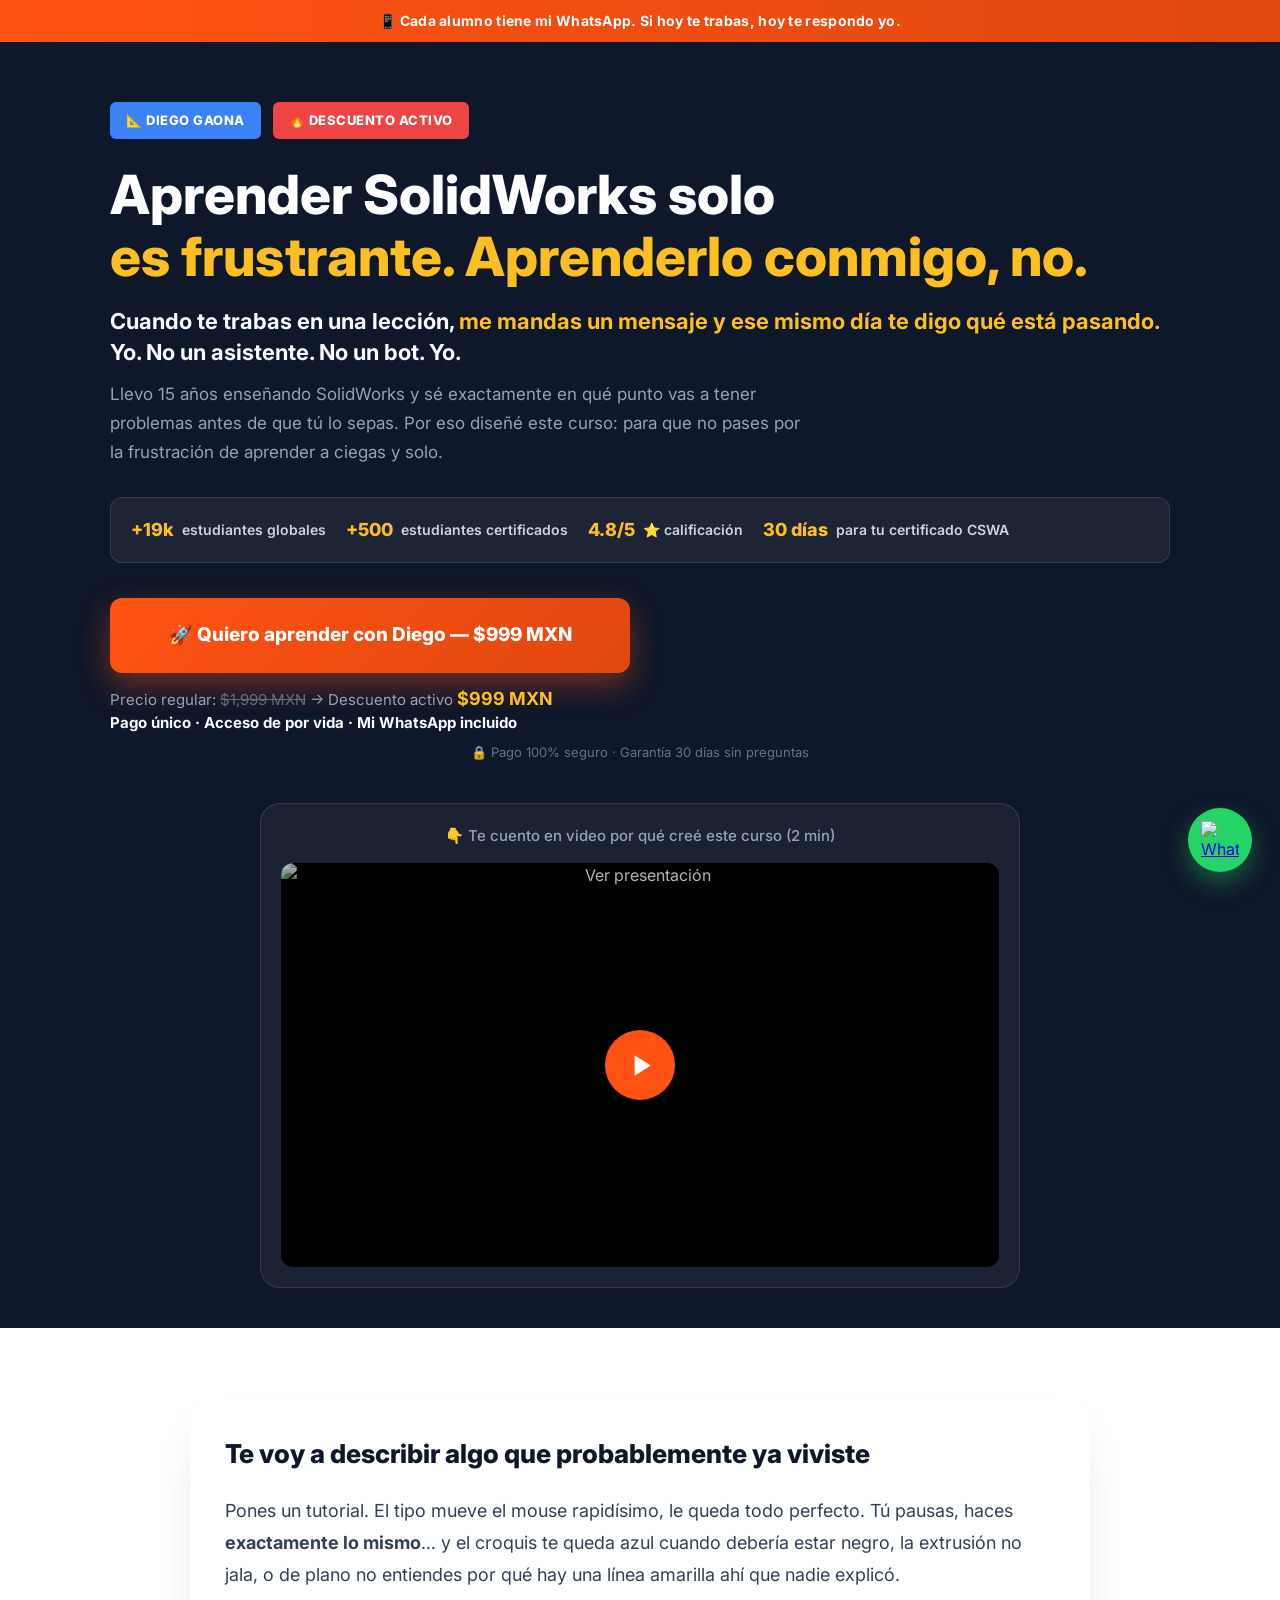
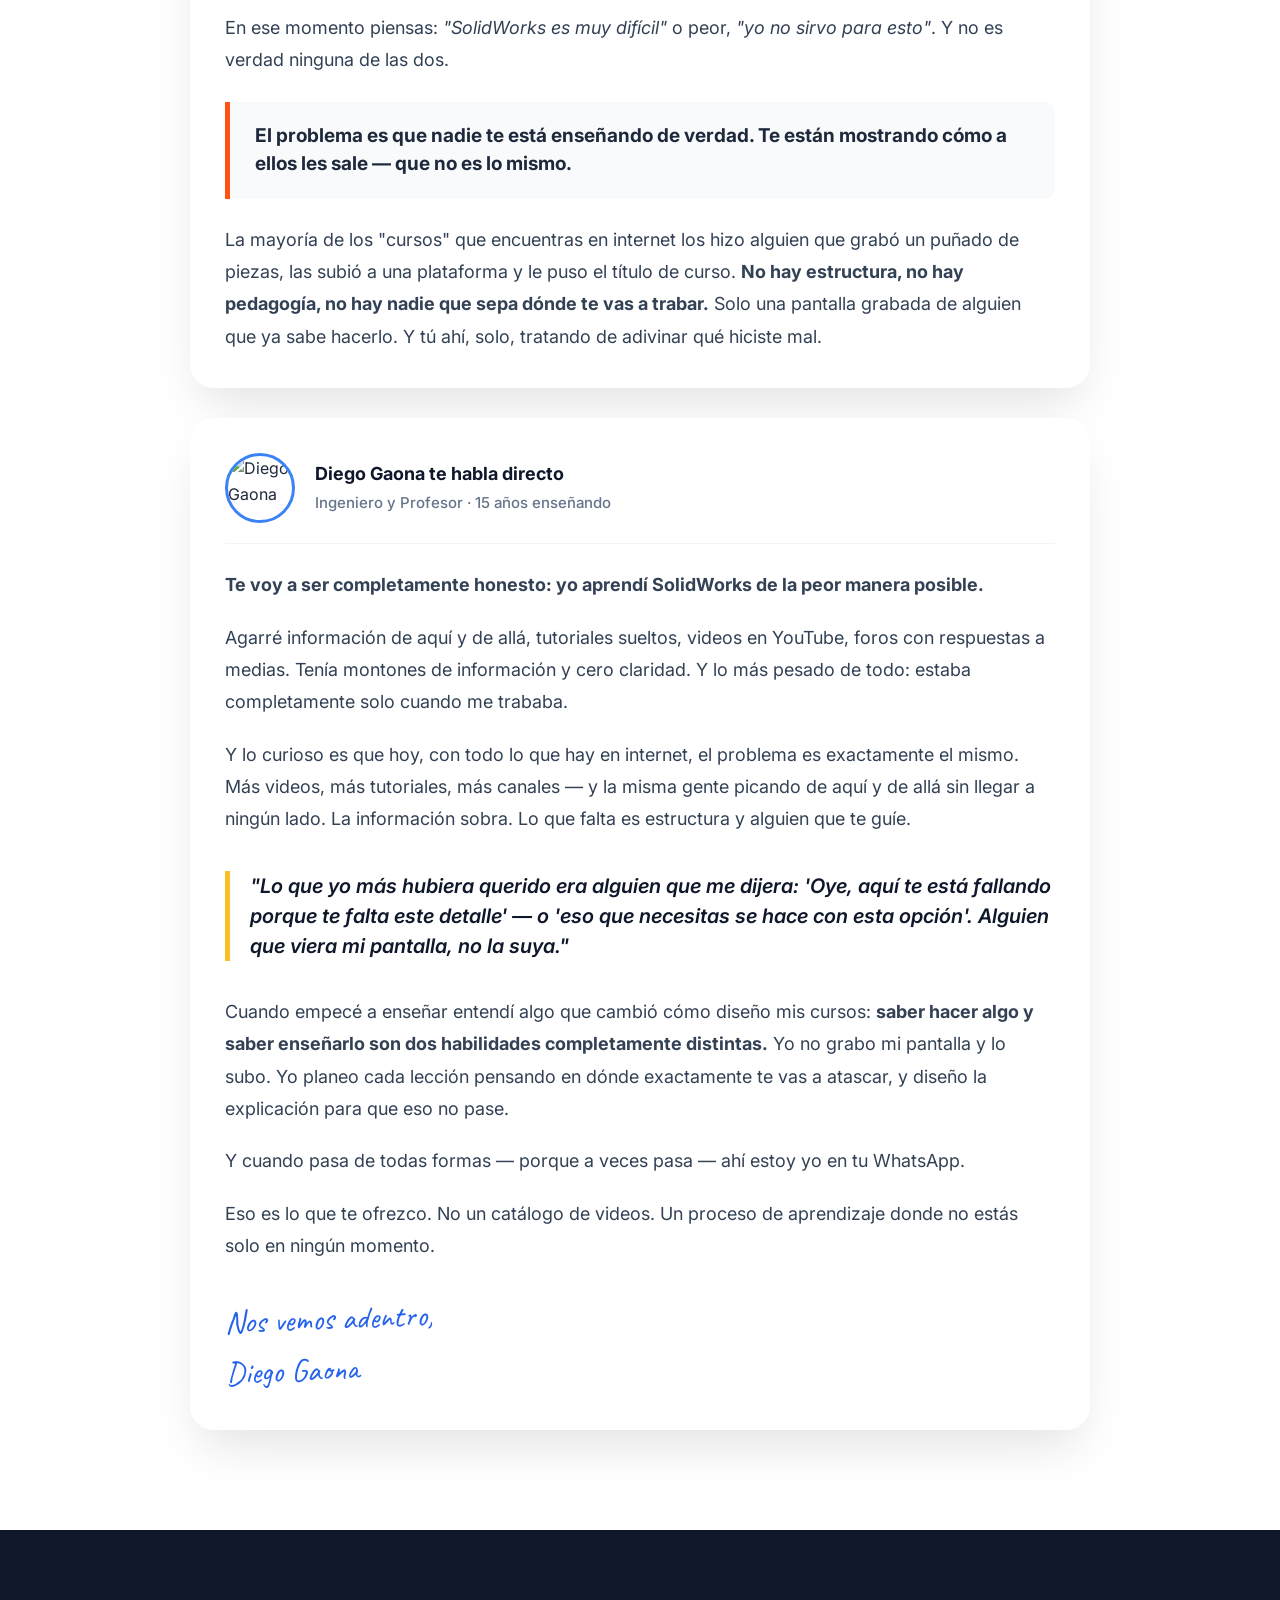
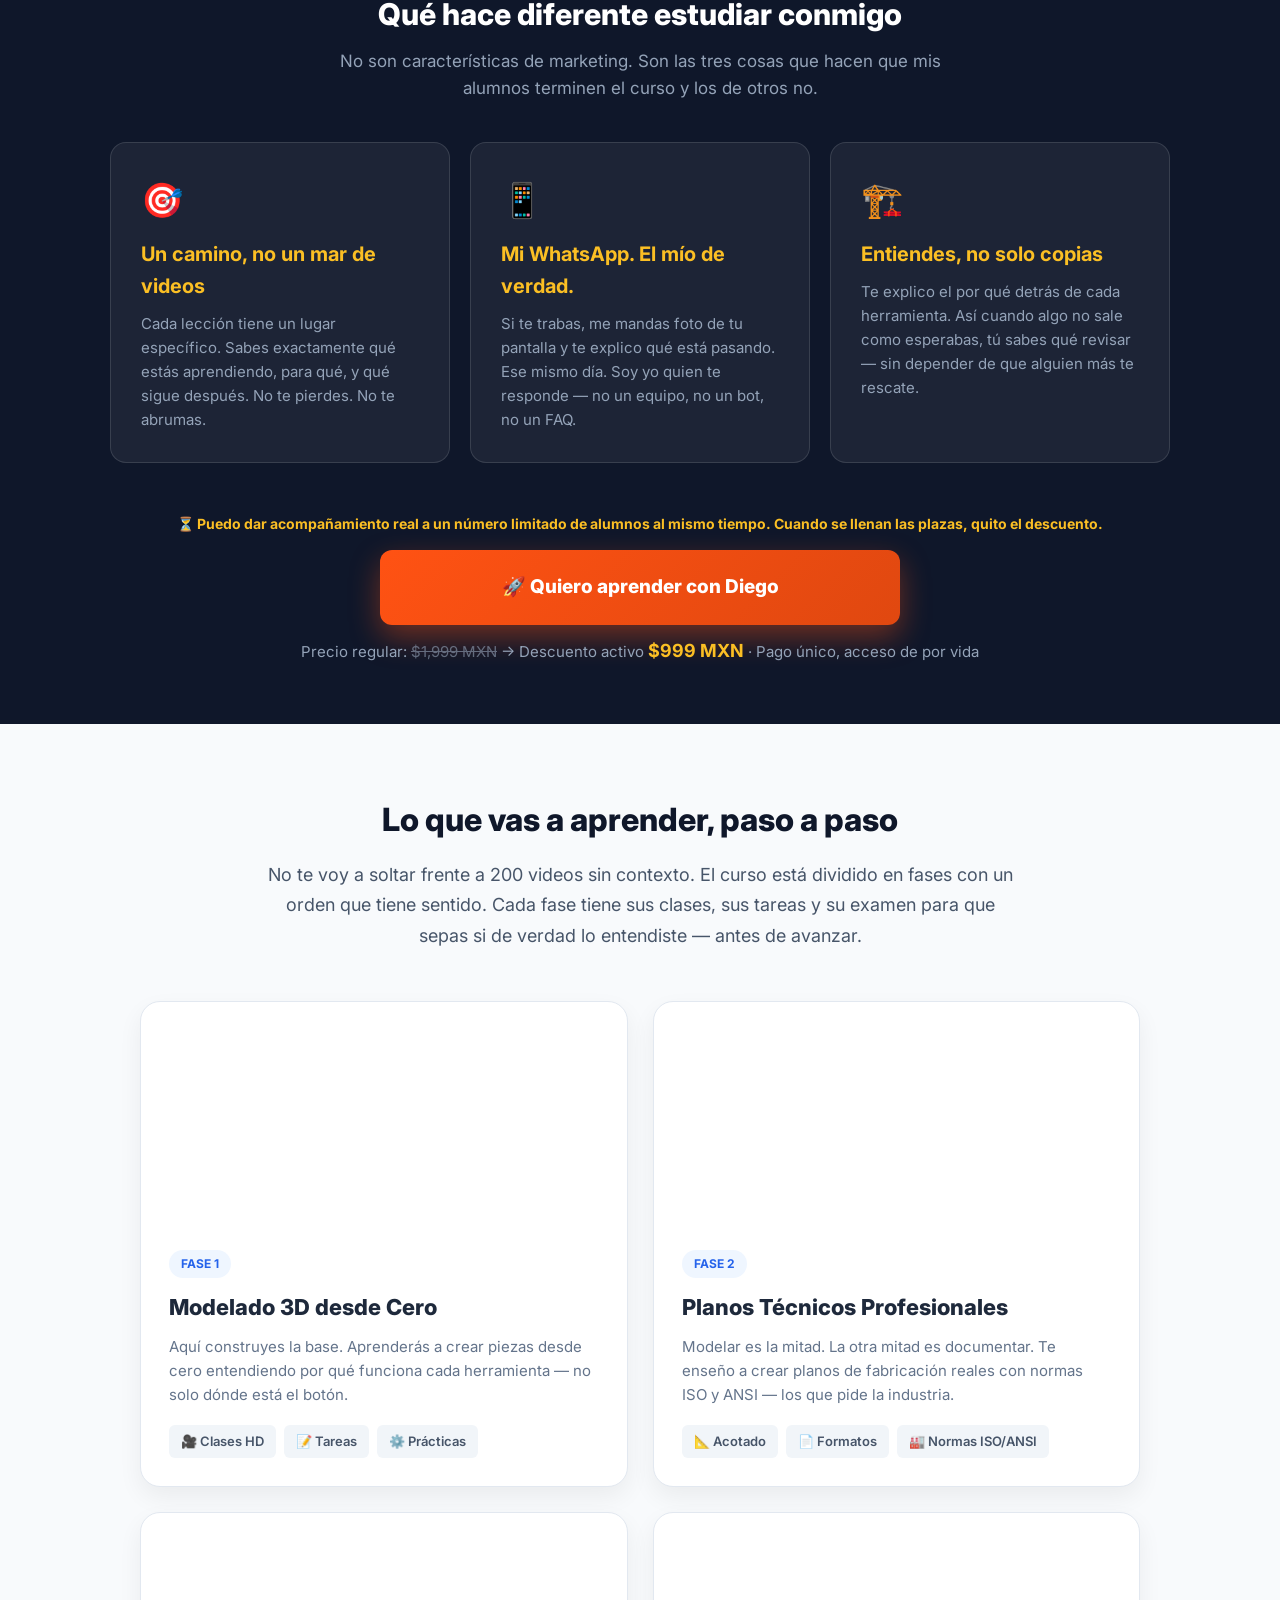
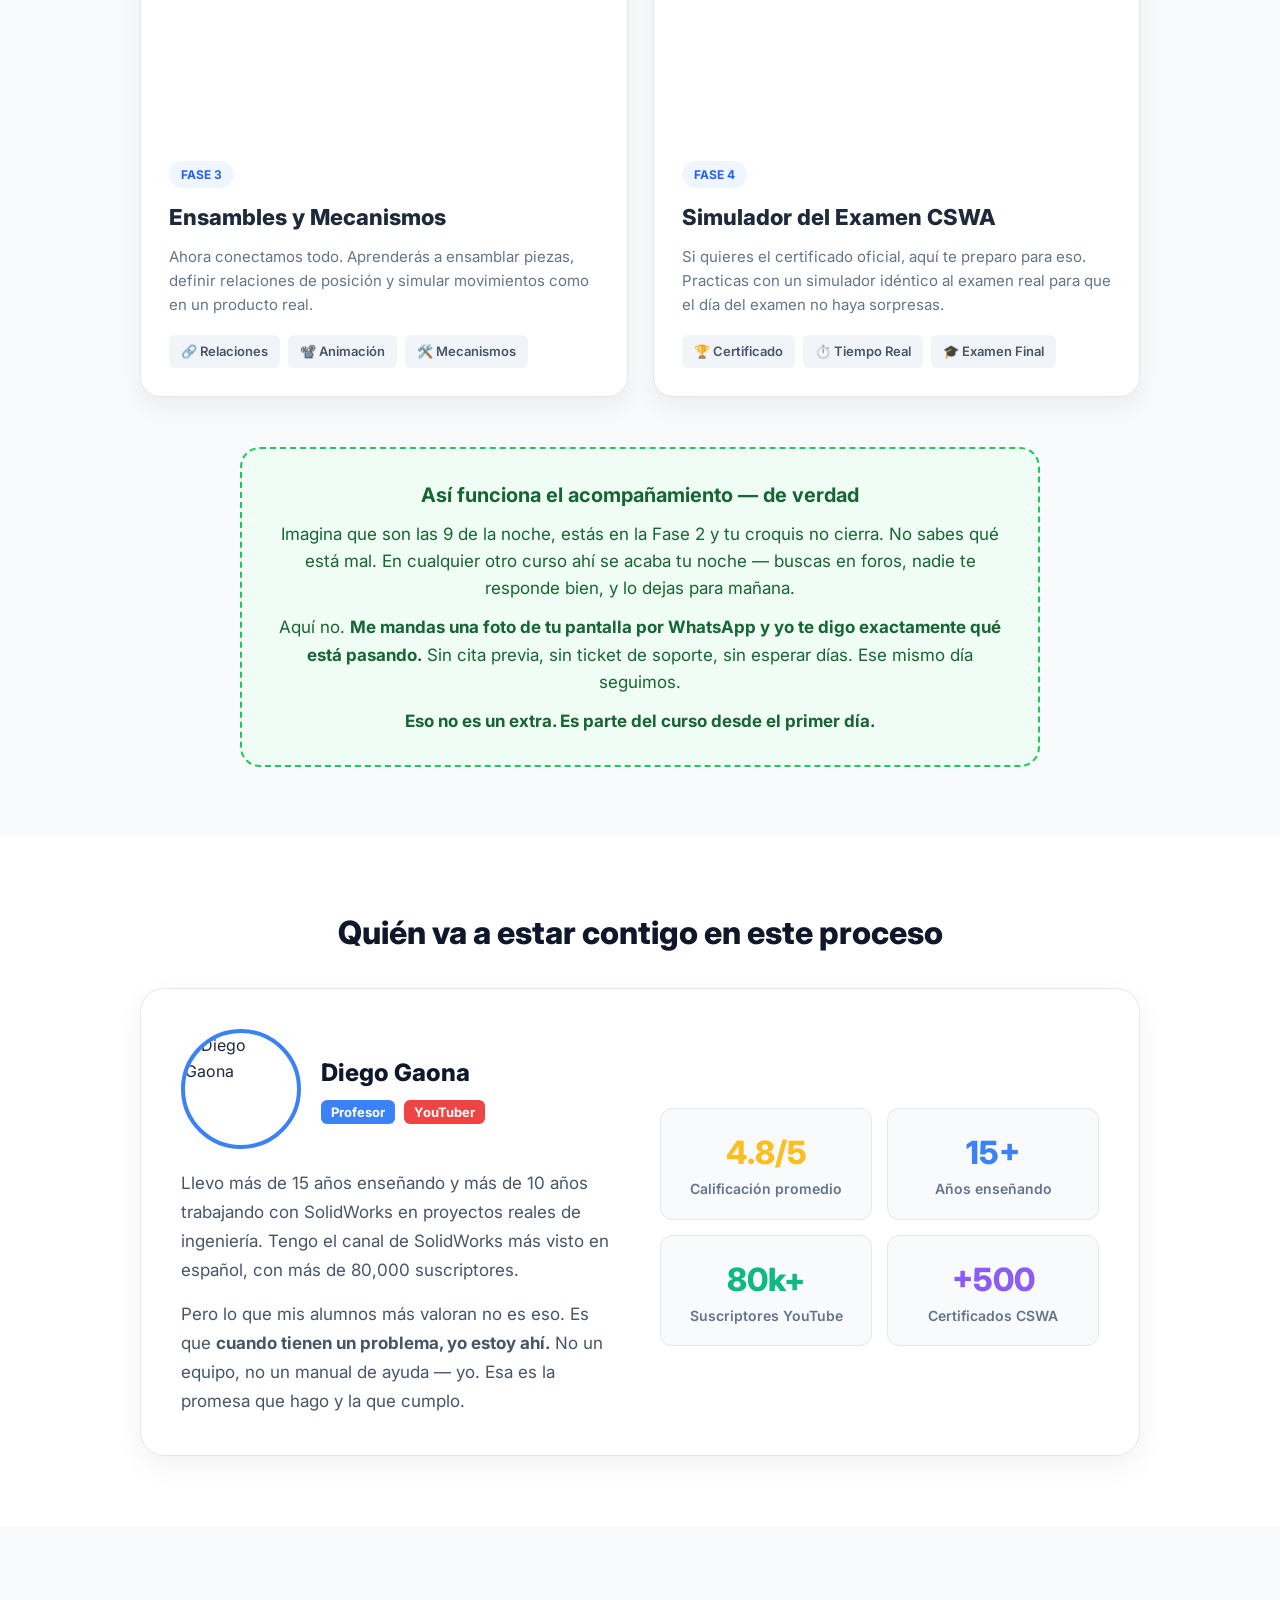
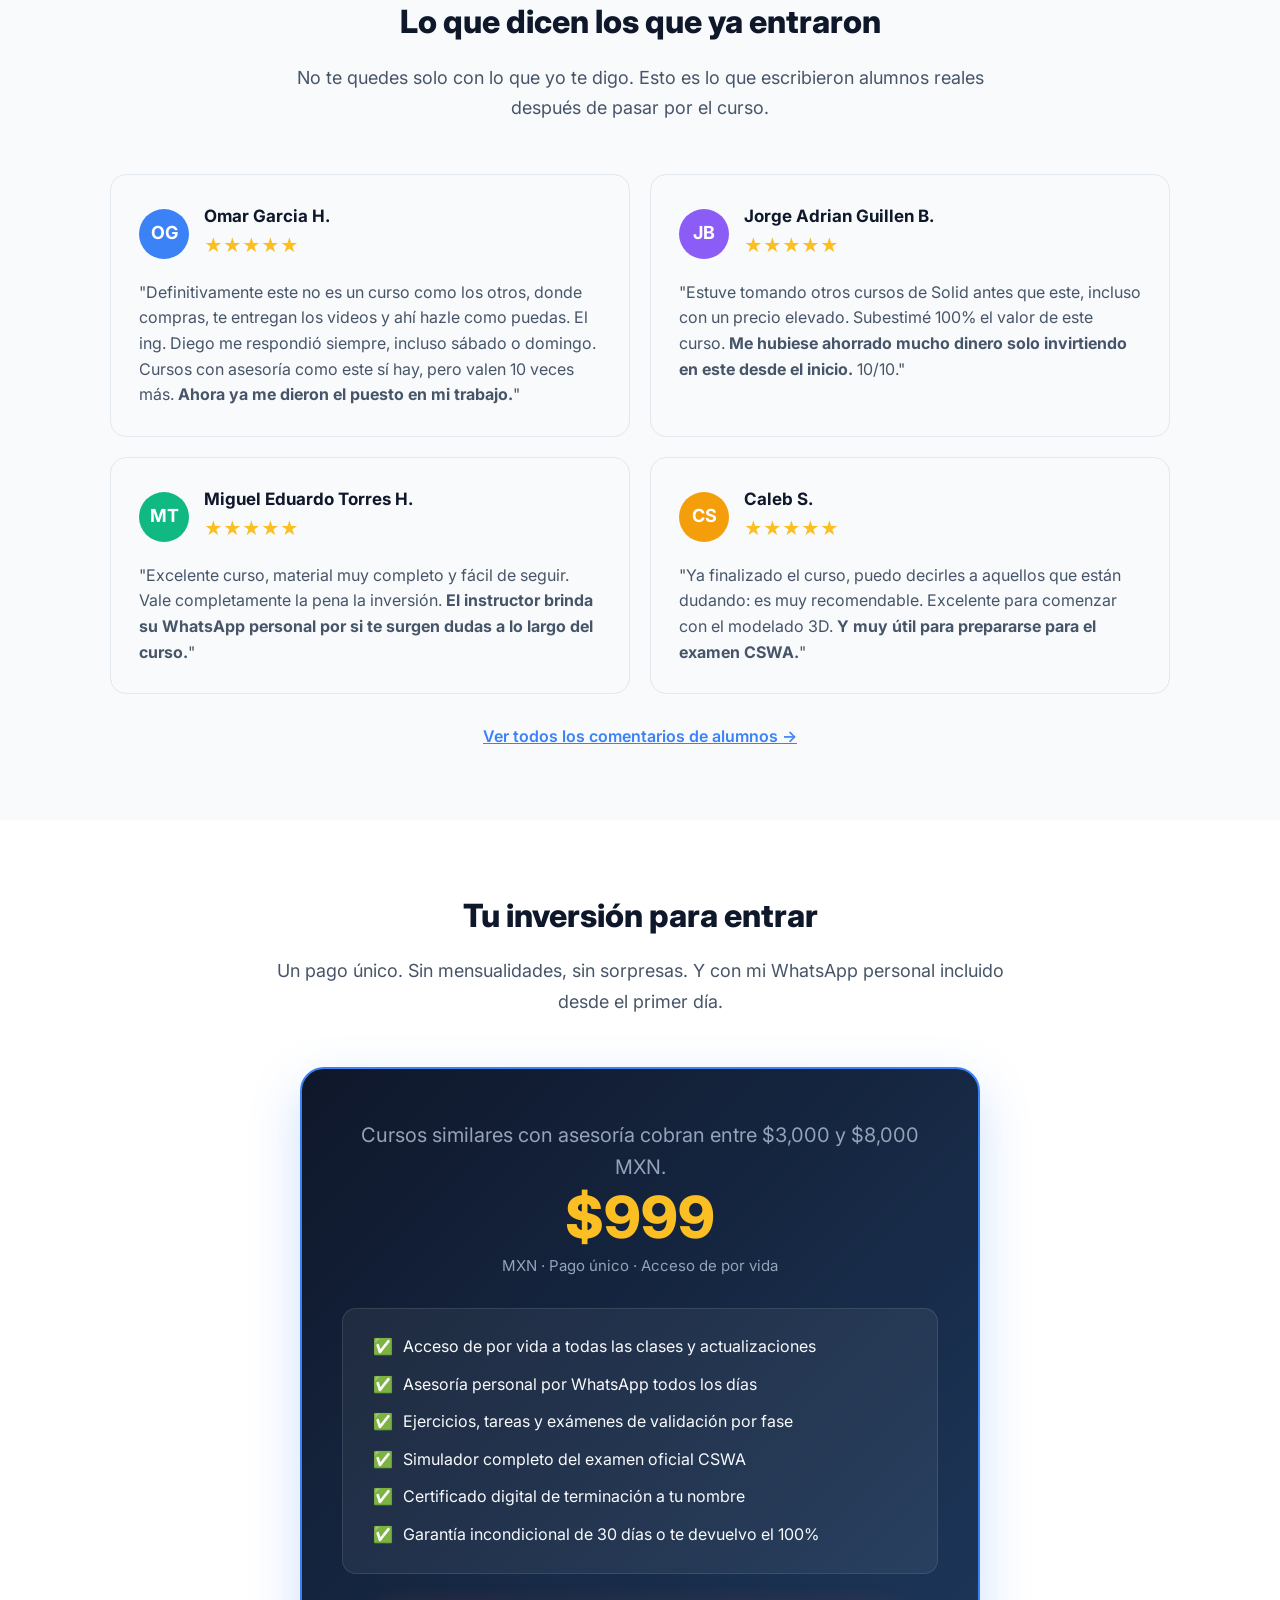
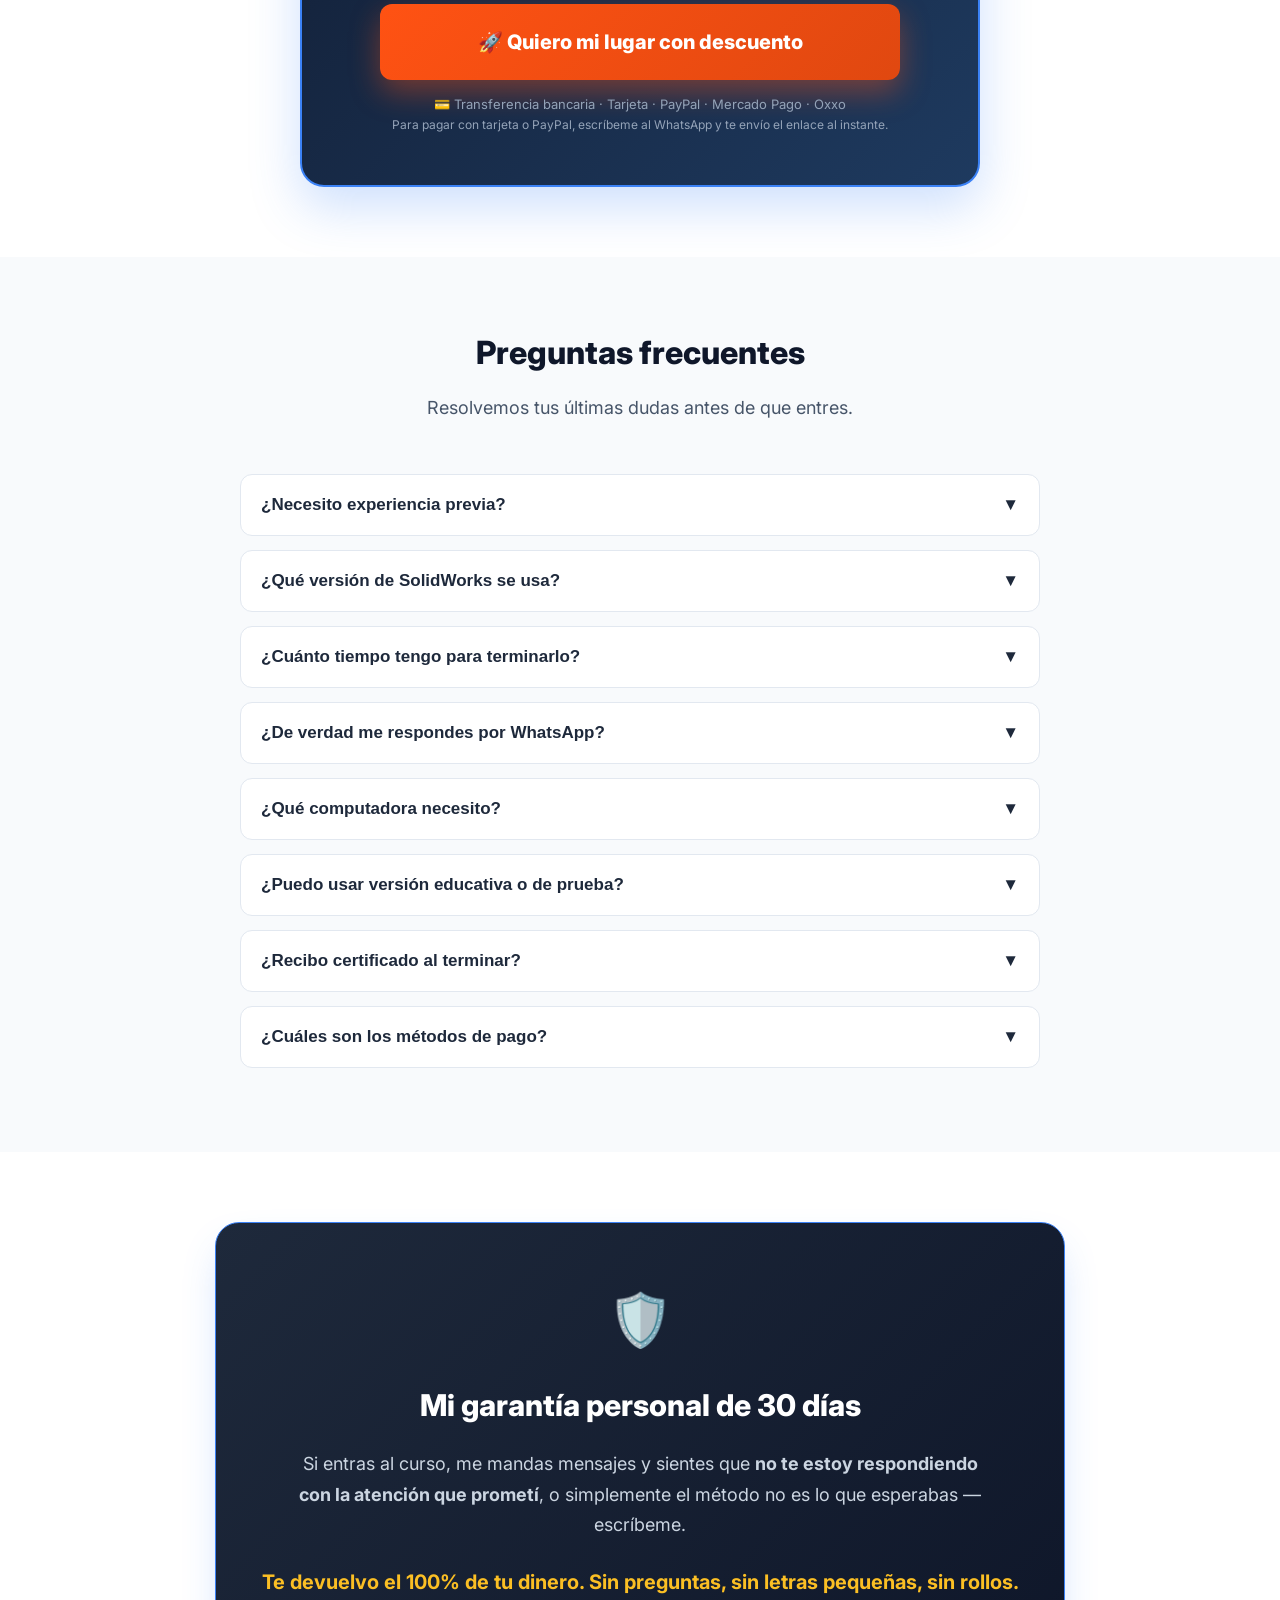
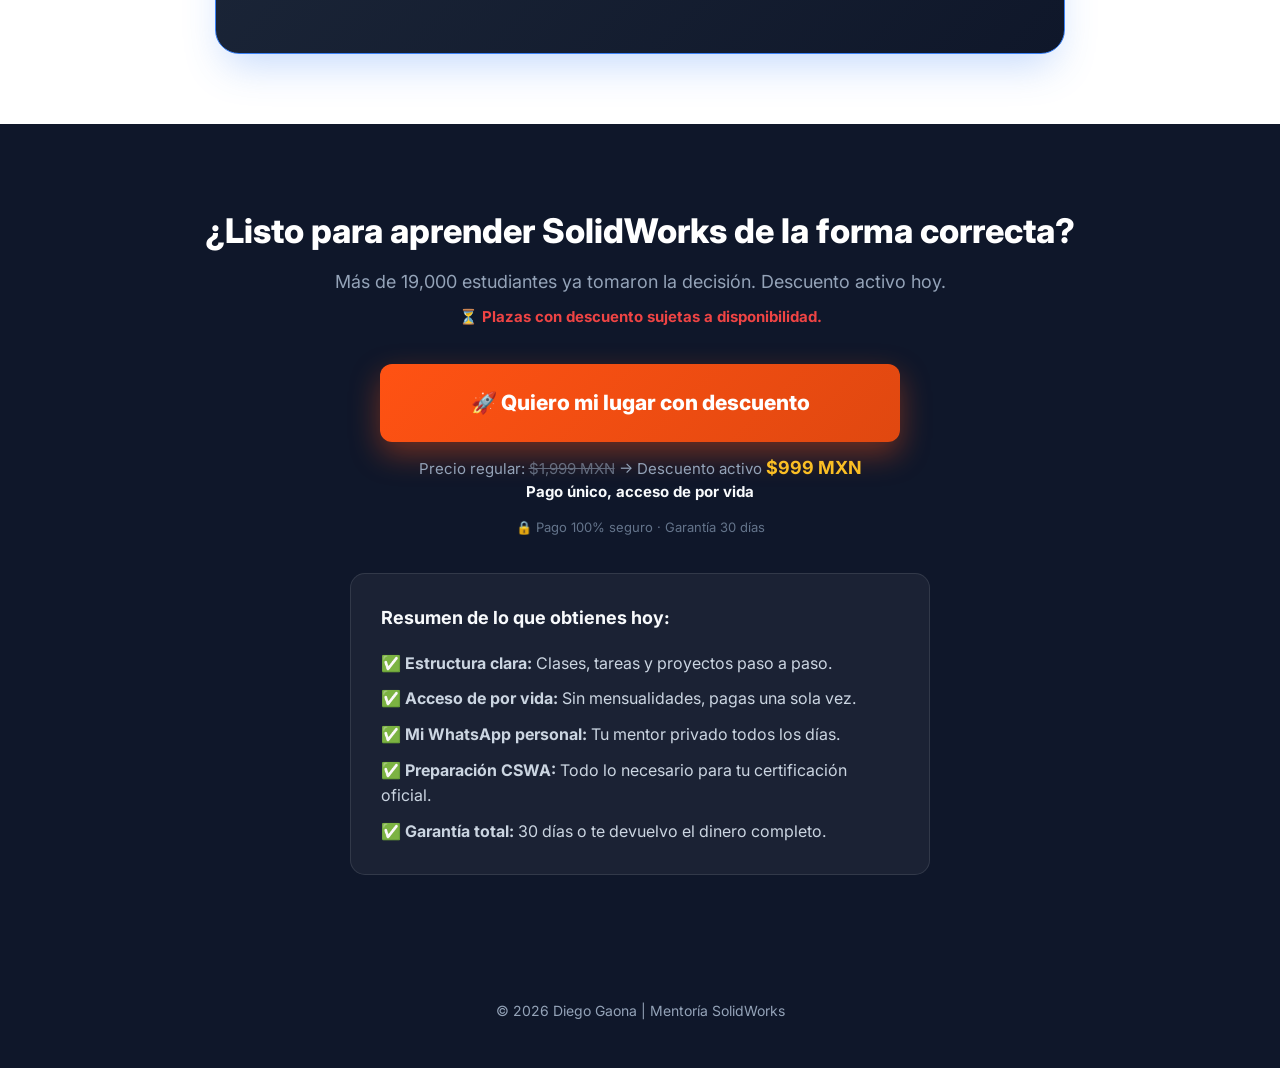
==== index.html @ c928422a "Update index.html" ====
<!DOCTYPE html>
<html lang="es">
<head>
    <meta charset="UTF-8">
    <meta name="viewport" content="width=device-width, initial-scale=1.0">
    <title>Aprende SolidWorks conmigo — te respondo yo mismo cuando te trabas | Diego Gaona</title>

    <meta name="description" content="Curso de SolidWorks con acompañamiento real. Si te trabas, me mandas un mensaje por WhatsApp y yo te respondo ese mismo día. Sin bots, sin foros, sin quedarte solo.">

    <link rel="icon" href="data:image/svg+xml,<svg xmlns=%22http://www.w3.org/2000/svg%22 viewBox=%220 0 100 100%22><text y=%22.9em%22 font-size=%2290%22>🔧</text></svg>">

    <link rel="preconnect" href="https://static.wixstatic.com">
    <link rel="preconnect" href="https://connect.facebook.net">
    <link rel="preconnect" href="https://www.googletagmanager.com">
    <link rel="preconnect" href="https://fonts.googleapis.com">
    <link href="https://fonts.googleapis.com/css2?family=Caveat:wght@600&family=Inter:wght@400;500;600;700;800&display=swap" rel="stylesheet">

    <meta property="og:title" content="¿Nadie te enseña de forma correcta SolidWorks?">
    <meta property="og:description" content="Aprende con asesorías de un experto y certifícate en 30 días. Únete a más de 19,000 estudiantes.">
    <meta property="og:image" content="https://static-media.hotmart.com/ClaHmPRVn01Q3HknWRw_0ITUJN0=/848x478/https://uploads.teachablecdn.com/attachments/2193377a1c924134a1e4cc3996b1cb28.webp">
    <meta property="og:url" content="https://cursodiegogaona.com">
    <meta property="og:type" content="website">

    <script async src="https://www.googletagmanager.com/gtag/js?id=G-RN68VLQLTW"></script>
    <script>
        window.dataLayer = window.dataLayer || [];
        function gtag(){dataLayer.push(arguments);}
        gtag('js', new Date());
        gtag('config', 'G-RN68VLQLTW');
    </script>

    <script>
        !function(f,b,e,v,n,t,s)
        {if(f.fbq)return;n=f.fbq=function(){n.callMethod?
        n.callMethod.apply(n,arguments):n.queue.push(arguments)};
        if(!f._fbq)f._fbq=n;n.push=n;n.loaded=!0;n.version='2.0';
        n.queue=[];t=b.createElement(e);t.async=!0;
        t.src=v;s=b.getElementsByTagName(e)[0];
        s.parentNode.insertBefore(t,s)}(window, document,'script',
        'https://connect.facebook.net/en_US/fbevents.js');
        fbq('init', '373277814132384');
        fbq('track', 'PageView');
    </script>
    <noscript><img height="1" width="1" style="display:none" src="https://www.facebook.com/tr?id=373277814132384&ev=PageView&noscript=1"/></noscript>

    <style>
        * { margin: 0; padding: 0; box-sizing: border-box; }

        body {
            font-family: 'Inter', sans-serif;
            background-color: #f1f5f9;
            color: #1e293b;
            line-height: 1.6;
        }

        /* ── ANNOUNCEMENT BAR ── */
        .announcement-bar {
            background: linear-gradient(90deg, #ff5213, #e04810);
            color: white;
            text-align: center;
            padding: 10px 20px;
            font-size: 14px;
            font-weight: 700;
            letter-spacing: 0.3px;
        }

        /* ── HERO ── */
        .hero-section {
            background-color: #0f172a;
            color: white;
            padding: 60px 0 40px;
        }

        .container2 {
            max-width: 1100px;
            margin: 0 auto;
            padding: 0 20px;
        }

        .tags-container {
            display: flex;
            gap: 12px;
            flex-wrap: wrap;
            margin-bottom: 25px;
        }

        .course-tag {
            padding: 8px 16px;
            border-radius: 6px;
            font-size: 13px;
            font-weight: 800;
            display: inline-block;
            letter-spacing: 0.5px;
            text-transform: uppercase;
        }
        .tag-author  { background-color: #3b82f6; color: white; }
        .tag-promo   { background-color: #ef4444; color: white; }

        /* Headline principal */
        .hero-question {
            font-size: 42px;
            font-weight: 800;
            line-height: 1.15;
            color: #ffffff;
            margin-bottom: 18px;
        }
        .hero-question span { color: #fbbf24; }

        .hero-sub1 {
            font-size: 22px;
            font-weight: 700;
            color: #f8fafc;
            margin-bottom: 12px;
            line-height: 1.4;
        }
        .hero-sub1 strong { color: #fbbf24; }

        .hero-sub2 {
            font-size: 17px;
            color: #94a3b8;
            margin-bottom: 30px;
            max-width: 700px;
            line-height: 1.7;
        }

        /* Social proof bar */
        .social-proof-bar {
            display: flex;
            flex-wrap: wrap;
            gap: 20px;
            align-items: center;
            padding: 18px 20px;
            background: rgba(255,255,255,0.06);
            border-radius: 12px;
            border: 1px solid rgba(255,255,255,0.1);
            margin-bottom: 35px;
        }
        .proof-item {
            display: flex;
            align-items: center;
            gap: 8px;
            color: #cbd5e1;
            font-size: 14px;
            font-weight: 600;
        }
        .proof-item .num { color: #fbbf24; font-size: 18px; font-weight: 800; }

        /* CTA hero */
        .btn {
            display: inline-block;
            padding: 22px 36px;
            border-radius: 12px;
            font-size: 19px;
            font-weight: 800;
            text-decoration: none;
            text-align: center;
            transition: all 0.3s ease;
            cursor: pointer;
            border: none;
        }
        .btn-primary {
            background: linear-gradient(135deg, #ff5213 0%, #e04810 100%);
            color: white;
            box-shadow: 0 12px 30px rgba(255, 82, 19, 0.4);
            width: 100%;
            max-width: 520px;
            display: block;
        }
        .btn-primary:hover { transform: translateY(-3px); box-shadow: 0 18px 35px rgba(255,82,19,0.5); }

        .price-display {
            margin-top: 12px;
            font-size: 15px;
            color: #94a3b8;
            line-height: 1.5;
        }
        .price-display s { opacity: 0.6; }
        .price-display strong { color: #fbbf24; font-size: 18px; }

        /* ── VIDEO ── */
        .hero-video-box {
            max-width: 760px;
            margin: 40px auto 0;
            background: rgba(255,255,255,0.05);
            padding: 20px;
            border-radius: 20px;
            border: 1px solid rgba(255,255,255,0.1);
            text-align: center;
        }
        .hero-video-box p {
            color: #94a3b8;
            font-size: 15px;
            margin-bottom: 15px;
            font-weight: 500;
        }

        /* ── PROBLEM SECTION ── */
        .section-light { background: #ffffff; padding: 70px 0; }
        .section-gray  { background: #f8fafc; padding: 70px 0; }
        .section-dark  { background: #0f172a; padding: 60px 0; color: white; }

        .story-container {
            background: white;
            border-radius: 24px;
            padding: 35px;
            box-shadow: 0 25px 50px -12px rgba(0,0,0,0.12);
            margin: 0 auto 30px;
            max-width: 900px;
        }
        .story-container p {
            font-size: 18px;
            color: #334155;
            margin-bottom: 20px;
            line-height: 1.8;
        }
        .story-container p:last-child { margin-bottom: 0; }

        .callout-box {
            background: #f8fafc;
            border-left: 5px solid #ff5213;
            padding: 20px 25px;
            margin: 25px 0;
            border-radius: 0 10px 10px 0;
        }
        .callout-box p {
            font-size: 19px !important;
            font-weight: 700;
            color: #1e293b !important;
            margin: 0 !important;
            line-height: 1.5;
        }

        .story-header {
            display: flex;
            align-items: center;
            gap: 20px;
            margin-bottom: 25px;
            border-bottom: 1px solid #f1f5f9;
            padding-bottom: 20px;
        }
        .story-avatar {
            width: 70px; height: 70px;
            border-radius: 50%; object-fit: cover;
            border: 3px solid #3b82f6;
        }
        .story-quote {
            font-style: italic;
            color: #0f172a;
            font-weight: 600;
            border-left: 5px solid #fbbf24;
            padding-left: 20px;
            margin: 35px 0;
            font-size: 20px;
            line-height: 1.5;
        }
        .signature {
            font-family: 'Caveat', cursive;
            font-size: 32px;
            color: #2563eb;
            margin-top: 30px;
            transform: rotate(-2deg);
            display: inline-block;
        }

        /* ── PILLARS ── */
        .pillars-grid {
            display: grid;
            grid-template-columns: 1fr;
            gap: 20px;
            margin: 40px 0;
        }
        .pillar-card {
            background: rgba(255,255,255,0.06);
            border: 1px solid rgba(255,255,255,0.12);
            border-radius: 16px;
            padding: 30px;
        }
        .pillar-card h3 { color: #fbbf24; font-size: 20px; margin: 10px 0; }
        .pillar-card p  { color: #94a3b8; font-size: 15px; }

        /* ── PROGRAM ── */
        .section-title {
            font-size: 32px;
            font-weight: 800;
            color: #0f172a;
            margin-bottom: 15px;
            text-align: center;
        }
        .section-subtitle {
            font-size: 18px;
            color: #475569;
            text-align: center;
            max-width: 750px;
            margin: 0 auto 50px;
            line-height: 1.7;
        }

        .program-grid {
            display: grid;
            grid-template-columns: 1fr;
            gap: 25px;
            max-width: 1000px;
            margin: 0 auto;
        }
        .program-card {
            background: white;
            border-radius: 20px;
            overflow: hidden;
            box-shadow: 0 10px 25px rgba(0,0,0,0.06);
            border: 1px solid #e2e8f0;
            transition: transform 0.3s ease, border-color 0.3s ease;
        }
        .program-card:hover { transform: translateY(-5px); border-color: #3b82f6; }
        .card-img {
            width: 100%; height: 220px;
            background-size: cover; background-position: center;
        }
        .card-content { padding: 28px; }
        .card-step {
            background: #eff6ff; color: #2563eb;
            padding: 4px 12px; border-radius: 20px;
            font-size: 12px; font-weight: 700;
            text-transform: uppercase; margin-bottom: 12px;
            display: inline-block;
        }
        .card-content h3 { font-size: 22px; font-weight: 800; color: #1e293b; margin-bottom: 10px; }
        .card-content p  { font-size: 15px; color: #64748b; margin-bottom: 18px; }
        .method-pills { display: flex; gap: 8px; flex-wrap: wrap; }
        .pill {
            background: #f1f5f9; color: #475569;
            padding: 6px 12px; border-radius: 6px;
            font-size: 13px; font-weight: 600;
            display: flex; align-items: center; gap: 5px;
        }

        .whatsapp-reminder {
            background: #f0fdf4;
            border: 2px dashed #22c55e;
            padding: 30px; border-radius: 20px;
            max-width: 800px; margin: 50px auto 0;
            text-align: center;
        }
        .whatsapp-reminder h4 { color: #166534; font-size: 20px; margin-bottom: 10px; }
        .whatsapp-reminder p  { font-size: 17px; color: #166534; }

        /* ── INSTRUCTOR ── */
        .instructor-card {
            background: white;
            border-radius: 24px;
            padding: 40px;
            box-shadow: 0 10px 30px rgba(0,0,0,0.05);
            border: 1px solid #e2e8f0;
            max-width: 1000px;
            margin: 0 auto;
        }
        .instructor-profile {
            display: flex; align-items: center; gap: 20px; margin-bottom: 20px;
        }
        .instructor-photo {
            width: 120px; height: 120px;
            border-radius: 50%; object-fit: cover;
            border: 4px solid #3b82f6;
        }
        .stats-grid {
            display: grid;
            grid-template-columns: repeat(2, 1fr);
            gap: 15px; margin-top: 10px;
        }
        .stat-box {
            background: #f8fafc; padding: 18px;
            border-radius: 12px; text-align: center;
            border: 1px solid #e2e8f0;
        }

        /* ── REVIEWS ── */
        .reviews-grid {
            display: grid;
            grid-template-columns: 1fr;
            gap: 20px; margin-top: 40px;
        }
        .review-card {
            background: #f8fafc;
            border: 1px solid #e2e8f0;
            padding: 28px; border-radius: 16px;
        }
        .review-header {
            display: flex; align-items: center;
            gap: 15px; margin-bottom: 15px;
        }
        .review-avatar {
            width: 50px; height: 50px;
            background: #3b82f6; color: white;
            border-radius: 50%; display: flex;
            align-items: center; justify-content: center;
            font-weight: 700; font-size: 18px;
            flex-shrink: 0;
        }
        .review-stars { color: #fbbf24; font-size: 18px; margin-bottom: 4px; }

        /* ── PRICING ── */
        .pricing-box {
            background: linear-gradient(135deg, #0f172a 0%, #1e3a5f 100%);
            border-radius: 24px;
            padding: 50px 40px;
            max-width: 680px;
            margin: 0 auto;
            text-align: center;
            border: 2px solid #3b82f6;
            box-shadow: 0 20px 50px rgba(59,130,246,0.25);
            color: white;
        }
        .pricing-box .old-price {
            font-size: 20px; color: #94a3b8;
            margin-bottom: 5px;
        }
        .pricing-box .new-price {
            font-size: 58px; font-weight: 800;
            color: #fbbf24; line-height: 1;
            margin-bottom: 8px;
        }
        .pricing-box .price-note {
            font-size: 15px; color: #94a3b8; margin-bottom: 30px;
        }
        .include-list {
            text-align: left;
            background: rgba(255,255,255,0.06);
            border-radius: 14px;
            padding: 25px 30px;
            margin: 25px 0 30px;
            border: 1px solid rgba(255,255,255,0.1);
        }
        .include-list li {
            list-style: none;
            font-size: 16px; color: #f8fafc;
            margin-bottom: 12px;
            display: flex; align-items: flex-start; gap: 10px;
        }
        .include-list li:last-child { margin-bottom: 0; }

        /* ── GUARANTEE ── */
        .guarantee-box {
            background: linear-gradient(135deg, #1e293b 0%, #0f172a 100%);
            color: white;
            padding: 55px 40px;
            border-radius: 24px;
            max-width: 850px;
            margin: 0 auto;
            text-align: center;
            border: 1px solid #3b82f6;
            box-shadow: 0 20px 40px -10px rgba(59,130,246,0.3);
        }

        /* ── FAQ ── */
        .faq-container { max-width: 800px; margin: 0 auto; }
        .faq-item {
            background: white;
            border: 1px solid #e2e8f0;
            border-radius: 12px;
            margin-bottom: 14px;
            overflow: hidden;
        }
        .faq-question {
            width: 100%; text-align: left; padding: 20px;
            background: none; border: none;
            font-size: 17px; font-weight: 700;
            color: #1e293b; cursor: pointer;
            display: flex; justify-content: space-between; align-items: center;
        }
        .faq-answer {
            padding: 0 20px; max-height: 0;
            overflow: hidden; transition: all 0.3s ease;
            color: #475569; font-size: 16px; line-height: 1.6;
        }
        .faq-item.active .faq-answer { padding: 0 20px 20px; max-height: 500px; }
        .faq-icon { transition: transform 0.3s ease; }
        .faq-item.active .faq-icon { transform: rotate(180deg); }

        /* ── WHATSAPP FLOAT ── */
        .whatsapp-float {
            position: fixed; bottom: 28px; right: 28px;
            width: 64px; height: 64px;
            background: #25D366; border-radius: 50%;
            display: flex; align-items: center; justify-content: center;
            box-shadow: 0 10px 25px rgba(37,211,102,0.4);
            z-index: 1000; transition: transform 0.3s ease;
        }
        .whatsapp-float:hover { transform: scale(1.1); }

        .security-badge {
            display: flex; align-items: center; justify-content: center;
            gap: 8px; color: #64748b; font-size: 13px; margin-top: 14px;
        }

        /* ── RESPONSIVE ── */
        @media (min-width: 768px) {
            .hero-question { font-size: 54px; }
            .pillars-grid  { grid-template-columns: repeat(3, 1fr); }
            .program-grid  { grid-template-columns: repeat(2, 1fr); }
            .reviews-grid  { grid-template-columns: repeat(2, 1fr); }
        }
    </style>
</head>
<body>

    <div class="announcement-bar">
        📱 Cada alumno tiene mi WhatsApp. Si hoy te trabas, hoy te respondo yo.
    </div>

    <div class="hero-section">
        <div class="container2">

            <div class="tags-container">
                <span class="course-tag tag-author">📐 DIEGO GAONA</span>
                <span class="course-tag tag-promo">🔥 DESCUENTO ACTIVO</span>
            </div>

            <h1 class="hero-question">
                Aprender SolidWorks solo<br>
                <span>es frustrante. Aprenderlo conmigo, no.</span>
            </h1>

            <p class="hero-sub1">
                Cuando te trabas en una lección, <strong>me mandas un mensaje y ese mismo día te digo qué está pasando.</strong> Yo. No un asistente. No un bot. Yo.
            </p>

            <p class="hero-sub2">
                Llevo 15 años enseñando SolidWorks y sé exactamente en qué punto vas a tener problemas antes de que tú lo sepas. Por eso diseñé este curso: para que no pases por la frustración de aprender a ciegas y solo.
            </p>

            <div class="social-proof-bar">
                <div class="proof-item">
                    <span class="num">+19k</span>
                    <span>estudiantes globales</span>
                </div>
                <div class="proof-item">
                    <span class="num">+500</span>
                    <span>estudiantes certificados</span>
                </div>
                <div class="proof-item">
                    <span class="num">4.8/5</span>
                    <span>⭐ calificación</span>
                </div>
                <div class="proof-item">
                    <span class="num">30 días</span>
                    <span>para tu certificado CSWA</span>
                </div>
            </div>

            <a href="https://diegogaona117.github.io/ficha-de-pago-02/" target="_blank" class="btn btn-primary">
                🚀 Quiero aprender con Diego — $999 MXN
            </a>
            <div class="price-display">
                Precio regular: <s>$1,999 MXN</s> → Descuento activo <strong>$999 MXN</strong><br>
                <span style="color:#f8fafc; font-weight:700;">Pago único · Acceso de por vida · Mi WhatsApp incluido</span>
            </div>
            <div class="security-badge" style="color:#64748b; margin-top:8px;">
                🔒 Pago 100% seguro · Garantía 30 días sin preguntas
            </div>

            <div class="hero-video-box">
                <p>👇 Te cuento en video por qué creé este curso (2 min)</p>
                <div id="yt-facade" onclick="loadVideo()" style="position:relative;padding-bottom:56.25%;height:0;border-radius:12px;overflow:hidden;cursor:pointer;background:#000;">
                    <img src="https://img.youtube.com/vi/c3VFF5SfXb4/maxresdefault.jpg" alt="Ver presentación" width="800" height="450" loading="lazy" style="position:absolute;top:0;left:0;width:100%;height:100%;object-fit:cover;opacity:0.7;">
                    <div style="position:absolute;top:50%;left:50%;transform:translate(-50%,-50%);width:70px;height:70px;background:#ff5213;border-radius:50%;display:flex;align-items:center;justify-content:center;box-shadow:0 4px 15px rgba(0,0,0,0.5);">
                        <svg width="35" height="35" viewBox="0 0 24 24" fill="white"><path d="M8 5v14l11-7z"/></svg>
                    </div>
                </div>
            </div>
            <script>
                function loadVideo(){
                    const f=document.getElementById('yt-facade');
                    f.innerHTML='<iframe src="https://www.youtube.com/embed/c3VFF5SfXb4?autoplay=1" frameborder="0" allow="autoplay;encrypted-media" allowfullscreen style="position:absolute;top:0;left:0;width:100%;height:100%;border-radius:12px;"></iframe>';
                    f.style.cursor='default';
                }
            </script>
        </div>
    </div>

    <div class="section-light">
        <div class="container2">

            <div class="story-container">
                <h3 style="font-size:26px;font-weight:800;color:#0f172a;margin-bottom:20px;">
                    Te voy a describir algo que probablemente ya viviste
                </h3>
                <p>
                    Pones un tutorial. El tipo mueve el mouse rapidísimo, le queda todo perfecto. Tú pausas, haces <strong>exactamente lo mismo</strong>… y el croquis te queda azul cuando debería estar negro, la extrusión no jala, o de plano no entiendes por qué hay una línea amarilla ahí que nadie explicó.
                </p>
                <p>
                    En ese momento piensas: <em>"SolidWorks es muy difícil"</em> o peor, <em>"yo no sirvo para esto"</em>. Y no es verdad ninguna de las dos.
                </p>
                <div class="callout-box">
                    <p>El problema es que nadie te está enseñando de verdad. Te están mostrando cómo a ellos les sale — que no es lo mismo.</p>
                </div>
                <p style="margin-bottom:0;">
                    La mayoría de los "cursos" que encuentras en internet los hizo alguien que grabó un puñado de piezas, las subió a una plataforma y le puso el título de curso. <strong>No hay estructura, no hay pedagogía, no hay nadie que sepa dónde te vas a trabar.</strong> Solo una pantalla grabada de alguien que ya sabe hacerlo. Y tú ahí, solo, tratando de adivinar qué hiciste mal.
                </p>
            </div>

            <div class="story-container">
                <div class="story-header">
                    <img class="story-avatar" src="https://static.wixstatic.com/media/32c95b_6e097eebd8fc40a393329631b8189846~mv2.webp" alt="Diego Gaona" width="70" height="70" loading="lazy">
                    <div>
                        <h4 style="margin:0;color:#0f172a;font-size:18px;">Diego Gaona te habla directo</h4>
                        <p style="margin:0;font-size:15px;color:#64748b;font-weight:500;">Ingeniero y Profesor · 15 años enseñando</p>
                    </div>
                </div>
                <p><strong>Te voy a ser completamente honesto: yo aprendí SolidWorks de la peor manera posible.</strong></p>
                <p>Agarré información de aquí y de allá, tutoriales sueltos, videos en YouTube, foros con respuestas a medias. Tenía montones de información y cero claridad. Y lo más pesado de todo: estaba completamente solo cuando me trababa.</p>
                <p>Y lo curioso es que hoy, con todo lo que hay en internet, el problema es exactamente el mismo. Más videos, más tutoriales, más canales — y la misma gente picando de aquí y de allá sin llegar a ningún lado. La información sobra. Lo que falta es estructura y alguien que te guíe.</p>
                <div class="story-quote">
                    "Lo que yo más hubiera querido era alguien que me dijera: 'Oye, aquí te está fallando porque te falta este detalle' — o 'eso que necesitas se hace con esta opción'. Alguien que viera mi pantalla, no la suya."
                </div>
                <p>Cuando empecé a enseñar entendí algo que cambió cómo diseño mis cursos: <strong>saber hacer algo y saber enseñarlo son dos habilidades completamente distintas.</strong> Yo no grabo mi pantalla y lo subo. Yo planeo cada lección pensando en dónde exactamente te vas a atascar, y diseño la explicación para que eso no pase.</p>
                <p>Y cuando pasa de todas formas — porque a veces pasa — ahí estoy yo en tu WhatsApp.</p>
                <p style="margin-bottom:0;">Eso es lo que te ofrezco. No un catálogo de videos. Un proceso de aprendizaje donde no estás solo en ningún momento.</p>
                <div class="signature">Nos vemos adentro,<br>Diego Gaona</div>
            </div>

        </div>
    </div>

    <div class="section-dark">
        <div class="container2">

            <h2 style="font-size:30px;font-weight:800;text-align:center;margin-bottom:10px;">
                Qué hace diferente estudiar conmigo
            </h2>
            <p style="text-align:center;color:#94a3b8;font-size:17px;margin-bottom:40px;max-width:650px;margin-left:auto;margin-right:auto;">
                No son características de marketing. Son las tres cosas que hacen que mis alumnos terminen el curso y los de otros no.
            </p>

            <div class="pillars-grid">
                <div class="pillar-card">
                    <span style="font-size:34px;">🎯</span>
                    <h3>Un camino, no un mar de videos</h3>
                    <p>Cada lección tiene un lugar específico. Sabes exactamente qué estás aprendiendo, para qué, y qué sigue después. No te pierdes. No te abrumas.</p>
                </div>
                <div class="pillar-card">
                    <span style="font-size:34px;">📱</span>
                    <h3>Mi WhatsApp. El mío de verdad.</h3>
                    <p>Si te trabas, me mandas foto de tu pantalla y te explico qué está pasando. Ese mismo día. Soy yo quien te responde — no un equipo, no un bot, no un FAQ.</p>
                </div>
                <div class="pillar-card">
                    <span style="font-size:34px;">🏗️</span>
                    <h3>Entiendes, no solo copias</h3>
                    <p>Te explico el por qué detrás de cada herramienta. Así cuando algo no sale como esperabas, tú sabes qué revisar — sin depender de que alguien más te rescate.</p>
                </div>
            </div>

            <div style="text-align:center;margin-top:50px;">
                <p style="color:#fbbf24;font-size:14px;font-weight:700;margin-bottom:15px;">
                    ⏳ Puedo dar acompañamiento real a un número limitado de alumnos al mismo tiempo. Cuando se llenan las plazas, quito el descuento.
                </p>
                <a href="https://diegogaona117.github.io/ficha-de-pago-02/" target="_blank" class="btn btn-primary" style="margin:0 auto;">
                    🚀 Quiero aprender con Diego
                </a>
                <div class="price-display" style="color:#94a3b8;">
                    Precio regular: <s>$1,999 MXN</s> → Descuento activo <strong>$999 MXN</strong> · Pago único, acceso de por vida
                </div>
            </div>
        </div>
    </div>

    <div class="section-gray">
        <div class="container2">
            <h2 class="section-title">Lo que vas a aprender, paso a paso</h2>
            <p class="section-subtitle">
                No te voy a soltar frente a 200 videos sin contexto. El curso está dividido en fases con un orden que tiene sentido. Cada fase tiene sus clases, sus tareas y su examen para que sepas si de verdad lo entendiste — antes de avanzar.
            </p>

            <div class="program-grid">

                <div class="program-card">
                    <div class="card-img" style="background-image:url('https://static-media.hotmart.com/yx2LzYddb2BtPBQyg58BHxW-sPk=/848x478/https://uploads.teachablecdn.com/attachments/519ed3f6c0914071abfa66bfa9c398f3.webp')"></div>
                    <div class="card-content">
                        <span class="card-step">Fase 1</span>
                        <h3>Modelado 3D desde Cero</h3>
                        <p>Aquí construyes la base. Aprenderás a crear piezas desde cero entendiendo por qué funciona cada herramienta — no solo dónde está el botón.</p>
                        <div class="method-pills">
                            <span class="pill">🎥 Clases HD</span>
                            <span class="pill">📝 Tareas</span>
                            <span class="pill">⚙️ Prácticas</span>
                        </div>
                    </div>
                </div>

                <div class="program-card">
                    <div class="card-img" style="background-image:url('https://static-media.hotmart.com/0qhSRdPV7GepwwTwYd4tbGbW_gY=/848x478/https://uploads.teachablecdn.com/attachments/35a74d4b1f1044dcbdca135db1b361c5.webp')"></div>
                    <div class="card-content">
                        <span class="card-step">Fase 2</span>
                        <h3>Planos Técnicos Profesionales</h3>
                        <p>Modelar es la mitad. La otra mitad es documentar. Te enseño a crear planos de fabricación reales con normas ISO y ANSI — los que pide la industria.</p>
                        <div class="method-pills">
                            <span class="pill">📐 Acotado</span>
                            <span class="pill">📄 Formatos</span>
                            <span class="pill">🏭 Normas ISO/ANSI</span>
                        </div>
                    </div>
                </div>

                <div class="program-card">
                    <div class="card-img" style="background-image:url('https://static-media.hotmart.com/KOSzOCnDXeDIUNC_dnjlMK6y_hs=/848x478/https://uploads.teachablecdn.com/attachments/c6d7e96ad5314a4899bd4c0baecbf551.webp')"></div>
                    <div class="card-content">
                        <span class="card-step">Fase 3</span>
                        <h3>Ensambles y Mecanismos</h3>
                        <p>Ahora conectamos todo. Aprenderás a ensamblar piezas, definir relaciones de posición y simular movimientos como en un producto real.</p>
                        <div class="method-pills">
                            <span class="pill">🔗 Relaciones</span>
                            <span class="pill">📽️ Animación</span>
                            <span class="pill">🛠️ Mecanismos</span>
                        </div>
                    </div>
                </div>

                <div class="program-card">
                    <div class="card-img" style="background-image:url('https://static-media.hotmart.com/ClaHmPRVn01Q3HknWRw_0ITUJN0=/848x478/https://uploads.teachablecdn.com/attachments/2193377a1c924134a1e4cc3996b1cb28.webp')"></div>
                    <div class="card-content">
                        <span class="card-step">Fase 4</span>
                        <h3>Simulador del Examen CSWA</h3>
                        <p>Si quieres el certificado oficial, aquí te preparo para eso. Practicas con un simulador idéntico al examen real para que el día del examen no haya sorpresas.</p>
                        <div class="method-pills">
                            <span class="pill">🏆 Certificado</span>
                            <span class="pill">⏱️ Tiempo Real</span>
                            <span class="pill">🎓 Examen Final</span>
                        </div>
                    </div>
                </div>

            </div>

            <div class="whatsapp-reminder">
                <h4>Así funciona el acompañamiento — de verdad</h4>
                <p>Imagina que son las 9 de la noche, estás en la Fase 2 y tu croquis no cierra. No sabes qué está mal. En cualquier otro curso ahí se acaba tu noche — buscas en foros, nadie te responde bien, y lo dejas para mañana.</p>
                <p style="margin-top:12px;">Aquí no. <strong>Me mandas una foto de tu pantalla por WhatsApp y yo te digo exactamente qué está pasando.</strong> Sin cita previa, sin ticket de soporte, sin esperar días. Ese mismo día seguimos.</p>
                <p style="margin-top:12px; font-weight:700; color:#166534;">Eso no es un extra. Es parte del curso desde el primer día.</p>
            </div>

        </div>
    </div>

    <div class="section-light">
        <div class="container2">
            <h2 class="section-title" style="margin-bottom:30px;">Quién va a estar contigo en este proceso</h2>

            <div class="instructor-card">
                <div style="display:flex;flex-wrap:wrap;gap:40px;align-items:center;">
                    <div style="flex:1;min-width:280px;">
                        <div class="instructor-profile">
                            <img src="https://static.wixstatic.com/media/32c95b_6e097eebd8fc40a393329631b8189846~mv2.webp" alt="Diego Gaona" class="instructor-photo" width="120" height="120" loading="lazy">
                            <div>
                                <h3 style="font-size:24px;font-weight:800;color:#0f172a;margin-bottom:6px;">Diego Gaona</h3>
                                <span style="background:#3b82f6;color:white;padding:4px 10px;border-radius:6px;font-size:13px;font-weight:700;">Profesor</span>
                                <span style="background:#ef4444;color:white;padding:4px 10px;border-radius:6px;font-size:13px;font-weight:700;margin-left:5px;">YouTuber</span>
                            </div>
                        </div>
                        <p style="font-size:17px;color:#475569;line-height:1.7;margin-bottom:15px;">
                            Llevo más de 15 años enseñando y más de 10 años trabajando con SolidWorks en proyectos reales de ingeniería. Tengo el canal de SolidWorks más visto en español, con más de 80,000 suscriptores.
                        </p>
                        <p style="font-size:17px;color:#475569;line-height:1.7;">
                            Pero lo que mis alumnos más valoran no es eso. Es que <strong>cuando tienen un problema, yo estoy ahí.</strong> No un equipo, no un manual de ayuda — yo. Esa es la promesa que hago y la que cumplo.
                        </p>
                    </div>
                    <div style="flex:1;min-width:260px;">
                        <div class="stats-grid">
                            <div class="stat-box">
                                <div style="font-size:32px;font-weight:800;color:#fbbf24;">4.8/5</div>
                                <div style="font-size:14px;color:#64748b;font-weight:600;">Calificación promedio</div>
                            </div>
                            <div class="stat-box">
                                <div style="font-size:32px;font-weight:800;color:#3b82f6;">15+</div>
                                <div style="font-size:14px;color:#64748b;font-weight:600;">Años enseñando</div>
                            </div>
                            <div class="stat-box">
                                <div style="font-size:32px;font-weight:800;color:#10b981;">80k+</div>
                                <div style="font-size:14px;color:#64748b;font-weight:600;">Suscriptores YouTube</div>
                            </div>
                            <div class="stat-box">
                                <div style="font-size:32px;font-weight:800;color:#8b5cf6;">+500</div>
                                <div style="font-size:14px;color:#64748b;font-weight:600;">Certificados CSWA</div>
                            </div>
                        </div>
                    </div>
                </div>
            </div>
        </div>
    </div>

    <div class="section-gray">
        <div class="container2">
            <h2 class="section-title">Lo que dicen los que ya entraron</h2>
            <p class="section-subtitle">
                No te quedes solo con lo que yo te digo. Esto es lo que escribieron alumnos reales después de pasar por el curso.
            </p>

            <div class="reviews-grid">
                <div class="review-card">
                    <div class="review-header">
                        <div class="review-avatar">OG</div>
                        <div>
                            <h4 style="color:#0f172a;font-size:17px;margin-bottom:2px;">Omar Garcia H.</h4>
                            <div class="review-stars">★★★★★</div>
                        </div>
                    </div>
                    <p style="color:#475569;font-size:16px;line-height:1.6;">"Definitivamente este no es un curso como los otros, donde compras, te entregan los videos y ahí hazle como puedas. El ing. Diego me respondió siempre, incluso sábado o domingo. Cursos con asesoría como este sí hay, pero valen 10 veces más. <strong>Ahora ya me dieron el puesto en mi trabajo.</strong>"</p>
                </div>

                <div class="review-card">
                    <div class="review-header">
                        <div class="review-avatar" style="background:#8b5cf6;">JB</div>
                        <div>
                            <h4 style="color:#0f172a;font-size:17px;margin-bottom:2px;">Jorge Adrian Guillen B.</h4>
                            <div class="review-stars">★★★★★</div>
                        </div>
                    </div>
                    <p style="color:#475569;font-size:16px;line-height:1.6;">"Estuve tomando otros cursos de Solid antes que este, incluso con un precio elevado. Subestimé 100% el valor de este curso. <strong>Me hubiese ahorrado mucho dinero solo invirtiendo en este desde el inicio.</strong> 10/10."</p>
                </div>

                <div class="review-card">
                    <div class="review-header">
                        <div class="review-avatar" style="background:#10b981;">MT</div>
                        <div>
                            <h4 style="color:#0f172a;font-size:17px;margin-bottom:2px;">Miguel Eduardo Torres H.</h4>
                            <div class="review-stars">★★★★★</div>
                        </div>
                    </div>
                    <p style="color:#475569;font-size:16px;line-height:1.6;">"Excelente curso, material muy completo y fácil de seguir. Vale completamente la pena la inversión. <strong>El instructor brinda su WhatsApp personal por si te surgen dudas a lo largo del curso.</strong>"</p>
                </div>

                <div class="review-card">
                    <div class="review-header">
                        <div class="review-avatar" style="background:#f59e0b;">CS</div>
                        <div>
                            <h4 style="color:#0f172a;font-size:17px;margin-bottom:2px;">Caleb S.</h4>
                            <div class="review-stars">★★★★★</div>
                        </div>
                    </div>
                    <p style="color:#475569;font-size:16px;line-height:1.6;">"Ya finalizado el curso, puedo decirles a aquellos que están dudando: es muy recomendable. Excelente para comenzar con el modelado 3D. <strong>Y muy útil para prepararse para el examen CSWA.</strong>"</p>
                </div>
            </div>

            <div style="text-align:center;margin-top:30px;">
                <a href="https://cursodiegogaona.teachable.com/p/resenas-curso-solidworks" target="_blank" style="color:#3b82f6;font-weight:600;text-decoration:underline;font-size:16px;">
                    Ver todos los comentarios de alumnos →
                </a>
            </div>
        </div>
    </div>

    <div class="section-light">
        <div class="container2">
            <h2 class="section-title">Tu inversión para entrar</h2>
            <p class="section-subtitle">
                Un pago único. Sin mensualidades, sin sorpresas. Y con mi WhatsApp personal incluido desde el primer día.
            </p>

            <div class="pricing-box">
                <div class="old-price">Cursos similares con asesoría cobran entre $3,000 y $8,000 MXN.</div>
                <div class="new-price">$999</div>
                <div class="price-note">MXN · Pago único · Acceso de por vida</div>

                <ul class="include-list">
                    <li>✅ <span>Acceso de por vida a todas las clases y actualizaciones</span></li>
                    <li>✅ <span>Asesoría personal por WhatsApp todos los días</span></li>
                    <li>✅ <span>Ejercicios, tareas y exámenes de validación por fase</span></li>
                    <li>✅ <span>Simulador completo del examen oficial CSWA</span></li>
                    <li>✅ <span>Certificado digital de terminación a tu nombre</span></li>
                    <li>✅ <span>Garantía incondicional de 30 días o te devuelvo el 100%</span></li>
                </ul>

                <a href="https://diegogaona117.github.io/ficha-de-pago-02/" target="_blank" class="btn btn-primary" style="margin:0 auto;font-size:20px;">
                    🚀 Quiero mi lugar con descuento
                </a>

                <div style="color:#94a3b8;font-size:13px;margin-top:14px;">
                    💳 Transferencia bancaria · Tarjeta · PayPal · Mercado Pago · Oxxo<br>
                    <span style="font-size:12px;">Para pagar con tarjeta o PayPal, escríbeme al WhatsApp y te envío el enlace al instante.</span>
                </div>
            </div>
        </div>
    </div>

    <div class="section-gray">
        <div class="container2">
            <h2 class="section-title">Preguntas frecuentes</h2>
            <p class="section-subtitle">Resolvemos tus últimas dudas antes de que entres.</p>

            <div class="faq-container">

                <div class="faq-item">
                    <button class="faq-question"><span>¿Necesito experiencia previa?</span><span class="faq-icon">▼</span></button>
                    <div class="faq-answer"><p>Nada de eso. Empezamos desde cero, paso a paso, hasta que domines piezas, ensambles y planos técnicos.</p></div>
                </div>

                <div class="faq-item">
                    <button class="faq-question"><span>¿Qué versión de SolidWorks se usa?</span><span class="faq-icon">▼</span></button>
                    <div class="faq-answer"><p>Trabajamos con versiones 2022 a 2025, pero puedes seguir el curso con versiones anteriores o estudiantiles sin ningún problema.</p></div>
                </div>

                <div class="faq-item">
                    <button class="faq-question"><span>¿Cuánto tiempo tengo para terminarlo?</span><span class="faq-icon">▼</span></button>
                    <div class="faq-answer"><p>El acceso es <strong>de por vida</strong>. Puedes avanzar a tu ritmo, pausar y regresar cuando lo necesites. Sin mensualidades.</p></div>
                </div>

                <div class="faq-item">
                    <button class="faq-question"><span>¿De verdad me respondes por WhatsApp?</span><span class="faq-icon">▼</span></button>
                    <div class="faq-answer"><p>¡Sí! No hablas con un asistente ni con un bot. Me mandas un mensaje, veo tu problema y te respondo yo mismo el mismo día para desatorarte.</p></div>
                </div>

                <div class="faq-item">
                    <button class="faq-question"><span>¿Qué computadora necesito?</span><span class="faq-icon">▼</span></button>
                    <div class="faq-answer"><p>Windows, 8 GB de RAM y una tarjeta gráfica básica son suficientes. Si tu equipo es más potente, aún mejor.</p></div>
                </div>

                <div class="faq-item">
                    <button class="faq-question"><span>¿Puedo usar versión educativa o de prueba?</span><span class="faq-icon">▼</span></button>
                    <div class="faq-answer"><p>Sí. Puedes usar cualquier versión de prueba o licencia estudiantil (Student Edition) para tomar todas las clases sin inconveniente.</p></div>
                </div>

                <div class="faq-item">
                    <button class="faq-question"><span>¿Recibo certificado al terminar?</span><span class="faq-icon">▼</span></button>
                    <div class="faq-answer"><p>Sí. Al finalizar obtienes un certificado digital de terminación a tu nombre, además de la preparación completa para el examen oficial CSWA.</p></div>
                </div>

                <div class="faq-item">
                    <button class="faq-question"><span>¿Cuáles son los métodos de pago?</span><span class="faq-icon">▼</span></button>
                    <div class="faq-answer"><p>El método directo en la página es <strong>transferencia bancaria</strong>. También aceptamos <strong>tarjetas, PayPal, Mercado Pago y Oxxo</strong>. Para estas opciones, escríbeme al WhatsApp y te envío un enlace de pago seguro.</p></div>
                </div>

            </div>
        </div>
    </div>

    <div class="section-light">
        <div class="container2">
            <div class="guarantee-box">
                <div style="font-size:52px;margin-bottom:20px;">🛡️</div>
                <h2 style="font-size:30px;font-weight:800;margin-bottom:20px;">Mi garantía personal de 30 días</h2>
                <p style="font-size:18px;color:#cbd5e1;margin-bottom:25px;max-width:700px;margin-left:auto;margin-right:auto;line-height:1.7;">
                    Si entras al curso, me mandas mensajes y sientes que <strong>no te estoy respondiendo con la atención que prometí</strong>, o simplemente el método no es lo que esperabas — escríbeme.
                </p>
                <p style="font-weight:700;color:#fbbf24;font-size:20px;">
                    Te devuelvo el 100% de tu dinero. Sin preguntas, sin letras pequeñas, sin rollos.
                </p>
            </div>
        </div>
    </div>

    <div class="section-dark" style="text-align:center;padding:80px 0;">
        <div class="container2">
            <h2 style="font-size:34px;font-weight:800;color:white;margin-bottom:10px;">
                ¿Listo para aprender SolidWorks de la forma correcta?
            </h2>
            <p style="color:#94a3b8;font-size:18px;margin-bottom:8px;">
                Más de 19,000 estudiantes ya tomaron la decisión. Descuento activo hoy.
            </p>
            <p style="color:#ef4444;font-size:15px;font-weight:700;margin-bottom:35px;">
                ⏳ Plazas con descuento sujetas a disponibilidad.
            </p>

            <a href="https://diegogaona117.github.io/ficha-de-pago-02/" target="_blank" class="btn btn-primary" style="margin:0 auto;font-size:21px;">
                🚀 Quiero mi lugar con descuento
            </a>
            <div class="price-display" style="color:#94a3b8;">
                Precio regular: <s>$1,999 MXN</s> → Descuento activo <strong>$999 MXN</strong><br>
                <span style="color:#f8fafc; font-weight:700;">Pago único, acceso de por vida</span>
            </div>
            <div class="security-badge" style="color:#64748b;">
                🔒 Pago 100% seguro · Garantía 30 días
            </div>

            <div style="margin-top:35px;text-align:left;background:rgba(255,255,255,0.05);padding:30px;border-radius:15px;border:1px solid rgba(255,255,255,0.1);max-width:580px;margin-left:auto;margin-right:auto;">
                <p style="font-weight:700;margin-bottom:18px;font-size:18px;color:#f8fafc;">Resumen de lo que obtienes hoy:</p>
                <ul style="list-style:none;font-size:16px;color:#cbd5e1;">
                    <li style="margin-bottom:10px;">✅ <strong>Estructura clara:</strong> Clases, tareas y proyectos paso a paso.</li>
                    <li style="margin-bottom:10px;">✅ <strong>Acceso de por vida:</strong> Sin mensualidades, pagas una sola vez.</li>
                    <li style="margin-bottom:10px;">✅ <strong>Mi WhatsApp personal:</strong> Tu mentor privado todos los días.</li>
                    <li style="margin-bottom:10px;">✅ <strong>Preparación CSWA:</strong> Todo lo necesario para tu certificación oficial.</li>
                    <li>✅ <strong>Garantía total:</strong> 30 días o te devuelvo el dinero completo.</li>
                </ul>
            </div>
        </div>
    </div>

    <footer style="background:#0f172a;color:#94a3b8;text-align:center;padding:45px 20px;font-size:14px;">
        <p>© 2026 Diego Gaona | Mentoría SolidWorks</p>
    </footer>

    <a href="https://wa.me/5214621579719?text=Hola%20Diego%21%20Vengo%20de%20tu%20p%C3%A1gina%20y%20quiero%20aprender%20SolidWorks" class="whatsapp-float" target="_blank">
        <img src="https://static.wixstatic.com/media/32c95b_ba51d58815674787bd12dc6321e576cd~mv2.png" alt="WhatsApp" width="38" height="38" loading="lazy" style="width:38px;height:38px;">
    </a>

    <script>
        document.addEventListener('DOMContentLoaded', function () {
            const items = document.querySelectorAll('.faq-item');
            items.forEach(item => {
                item.querySelector('.faq-question').addEventListener('click', () => {
                    const active = item.classList.contains('active');
                    items.forEach(i => i.classList.remove('active'));
                    if (!active) item.classList.add('active');
                });
            });
        });
    </script>

</body>
</html>
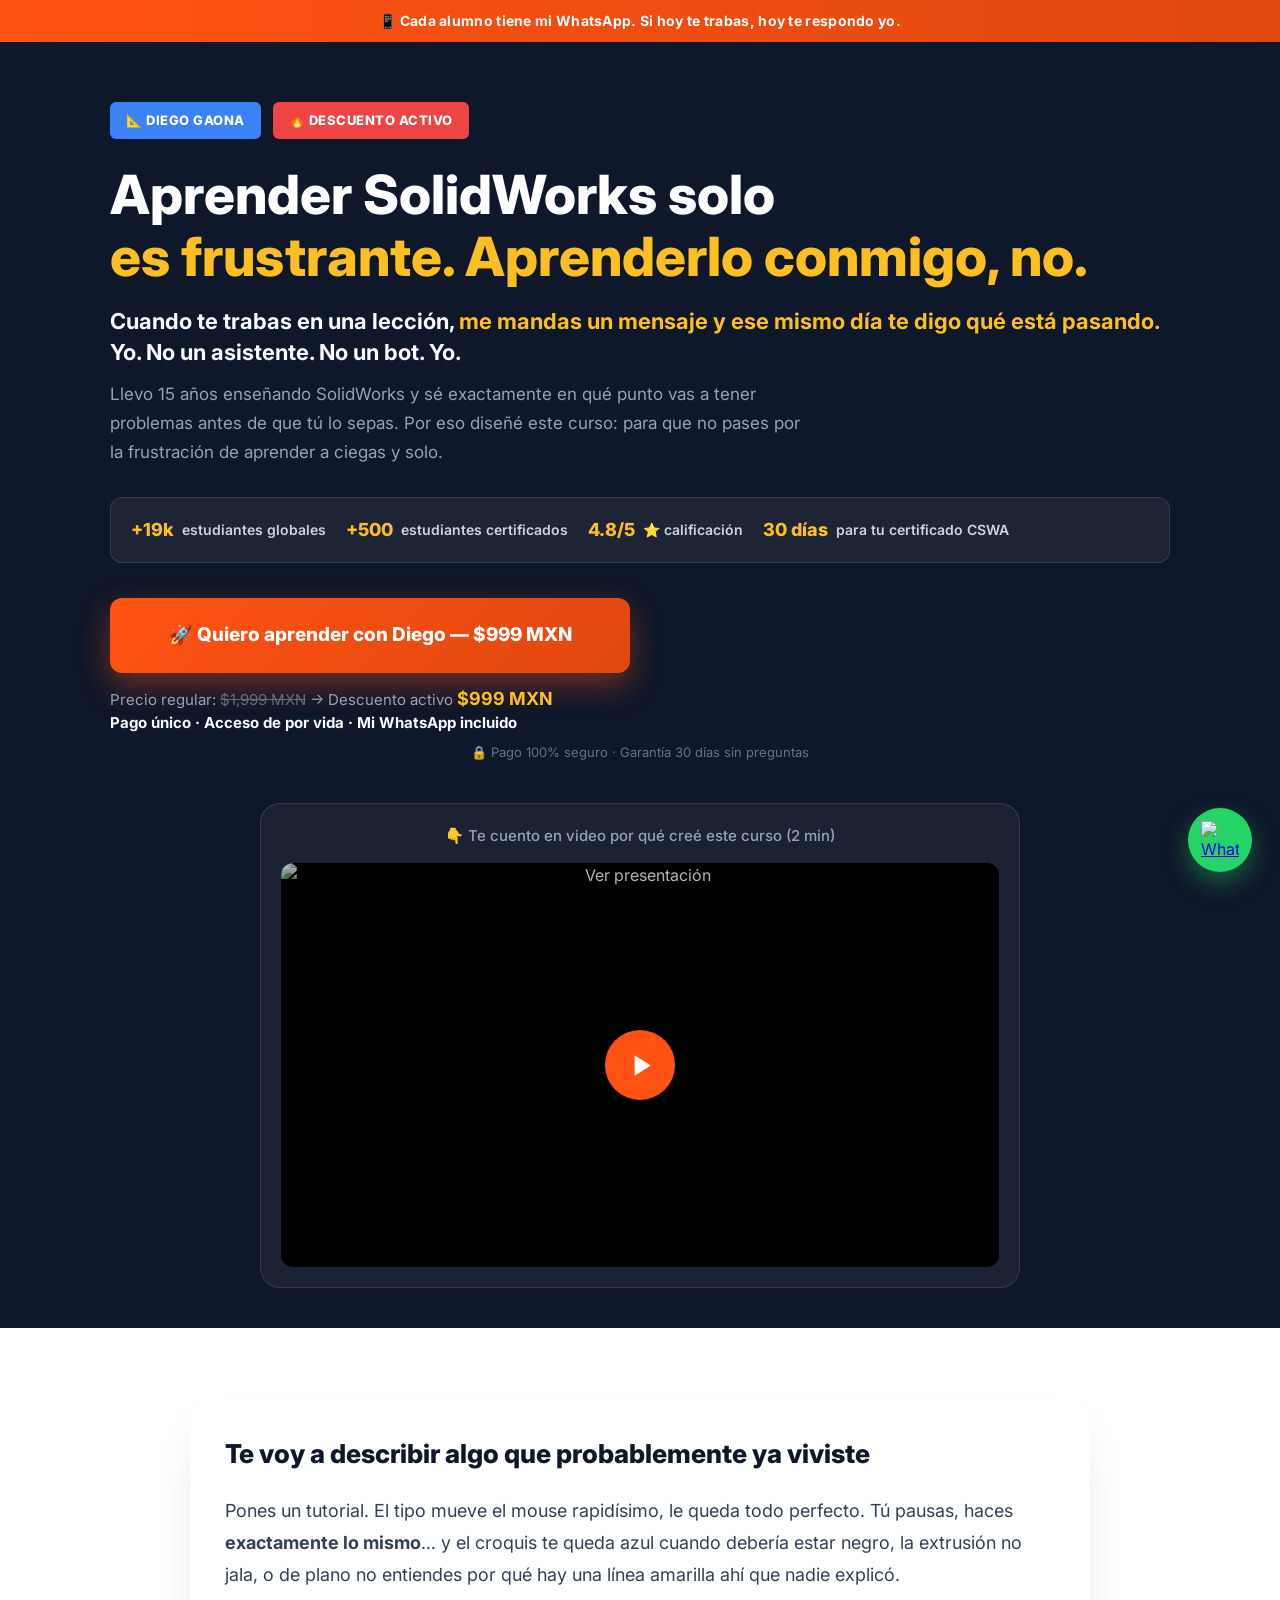
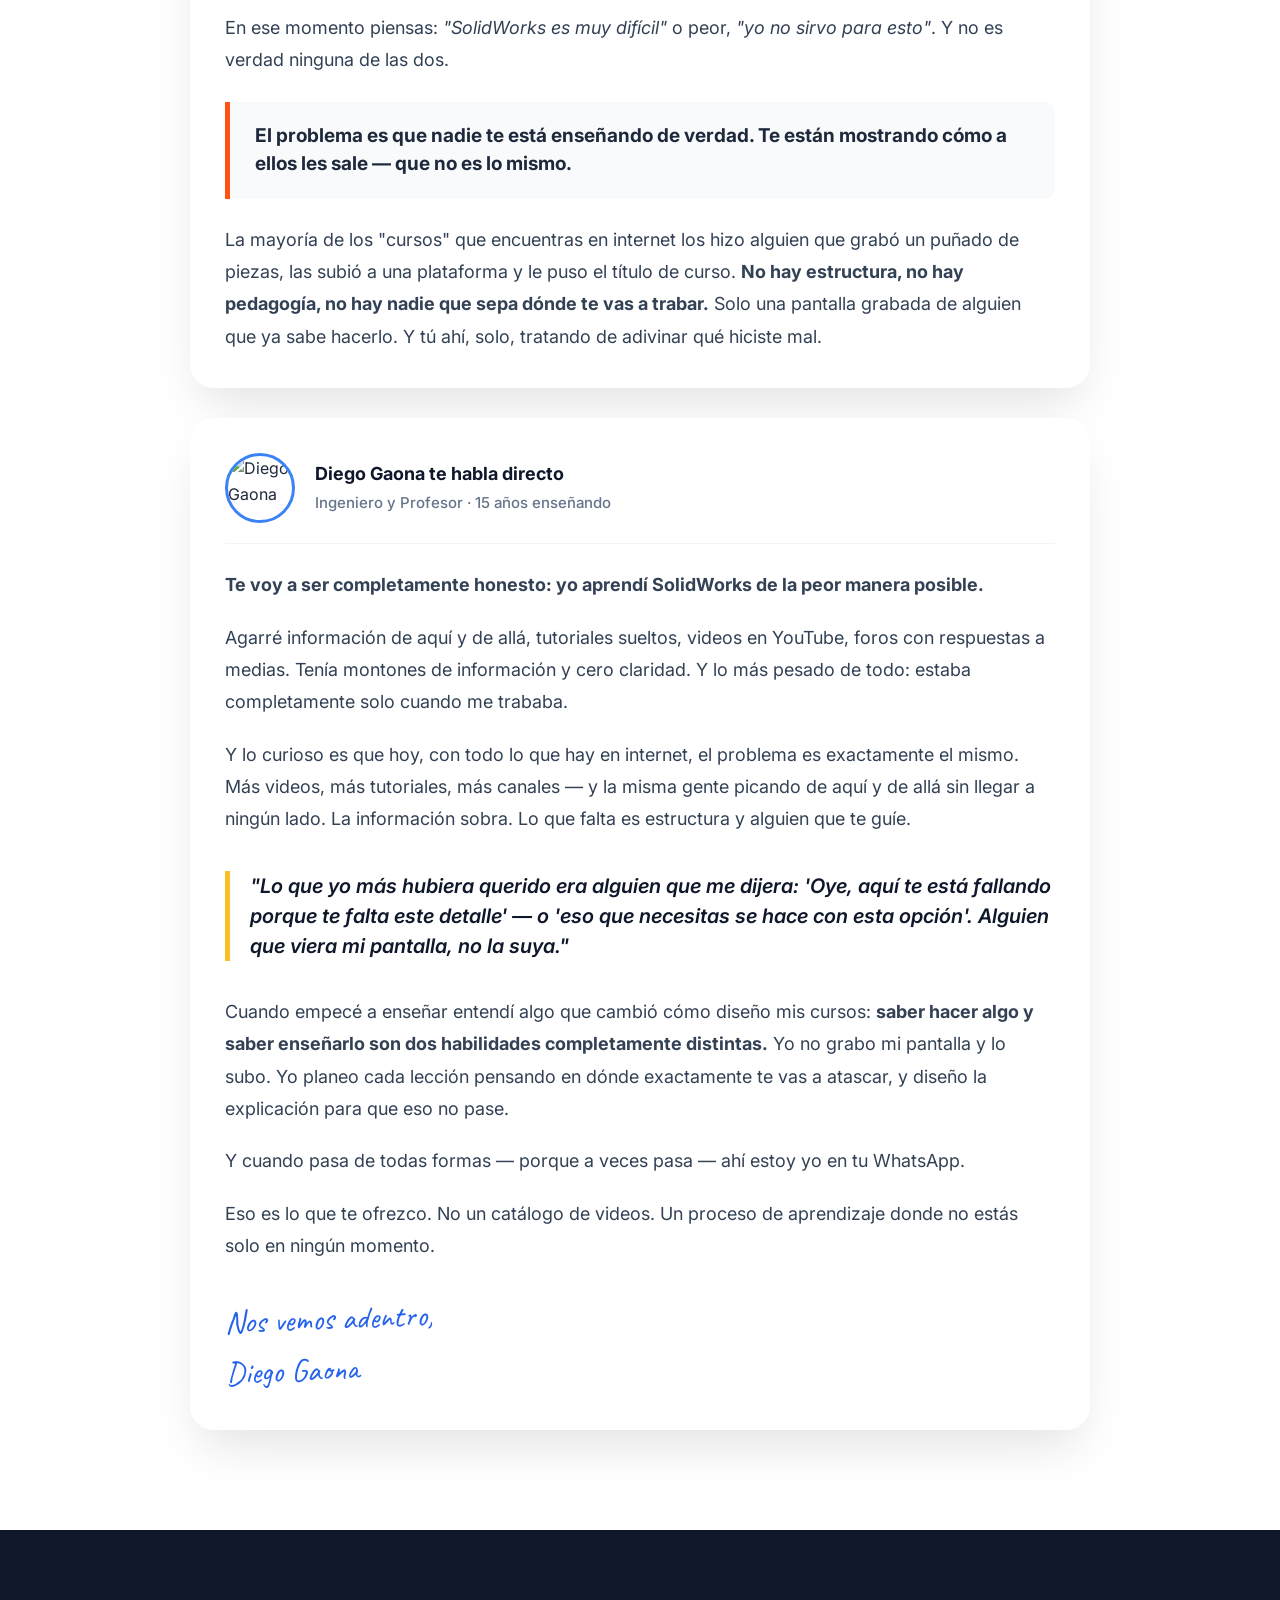
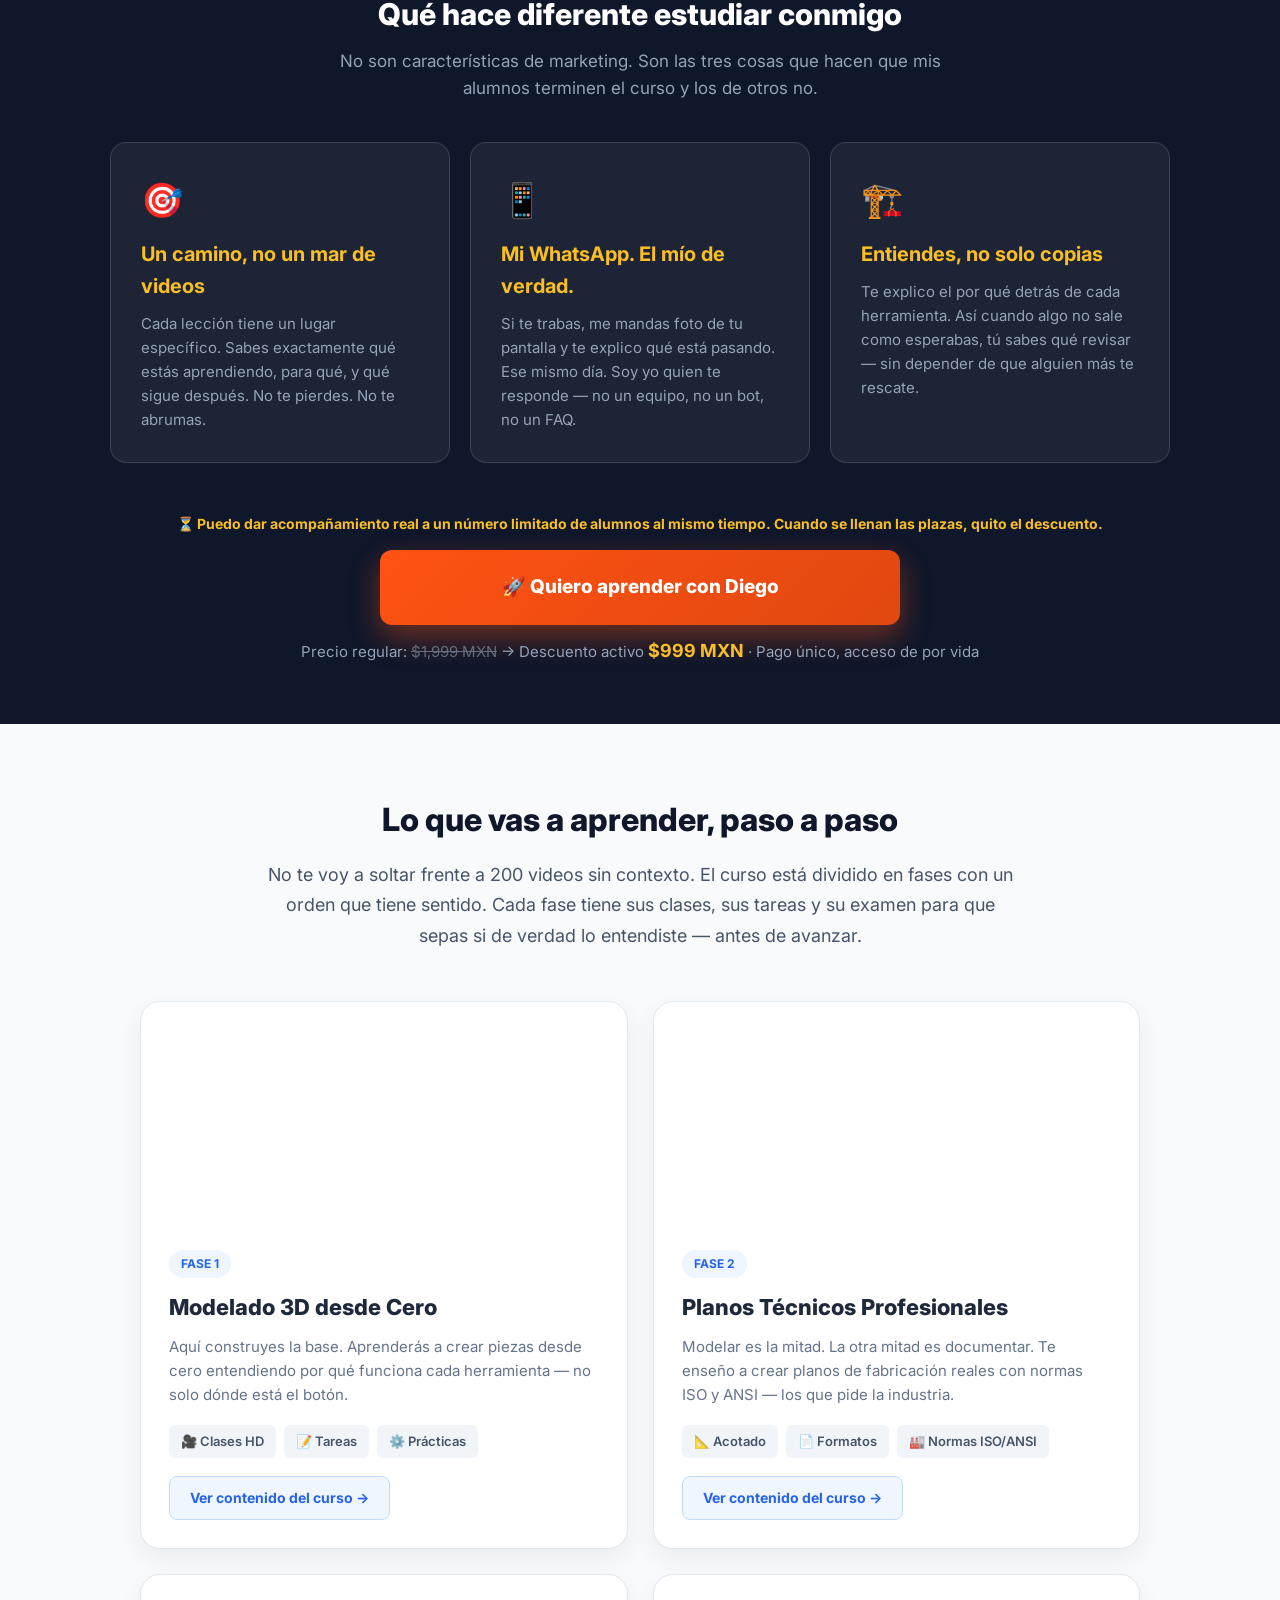
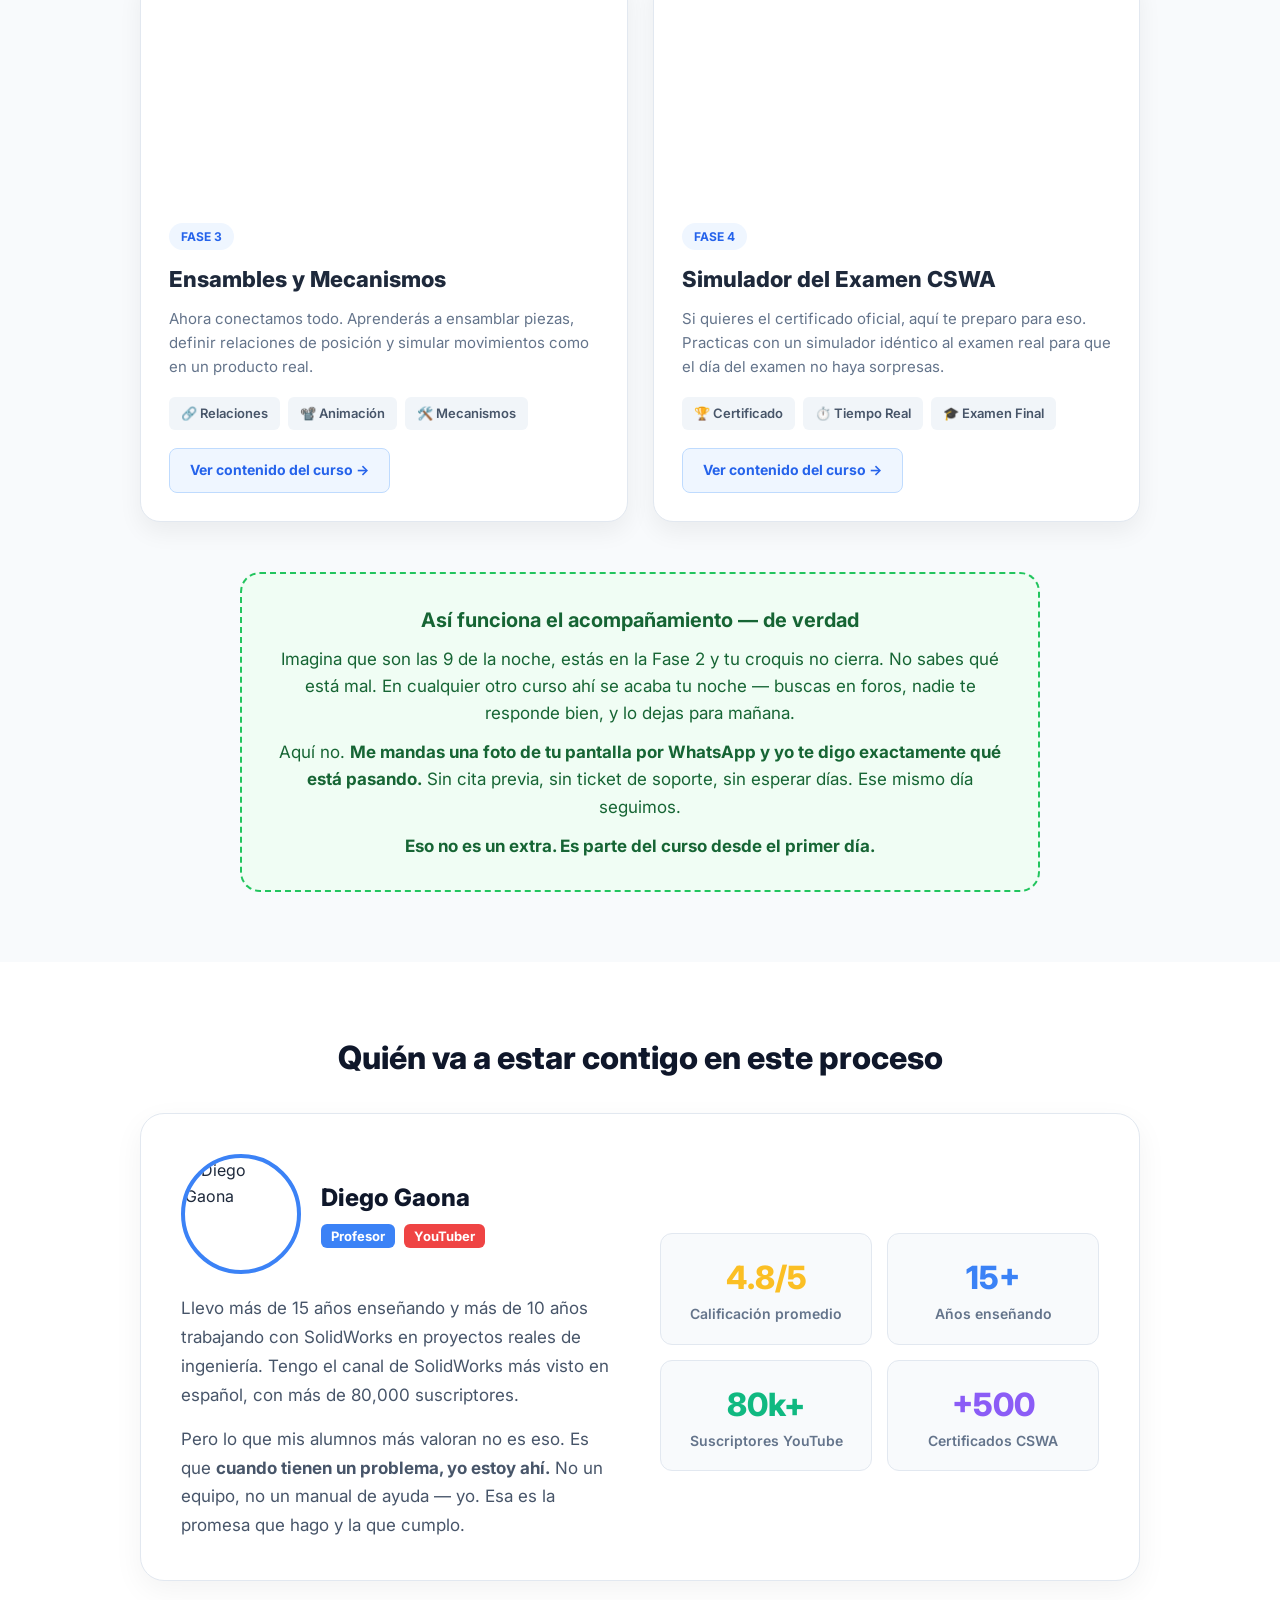
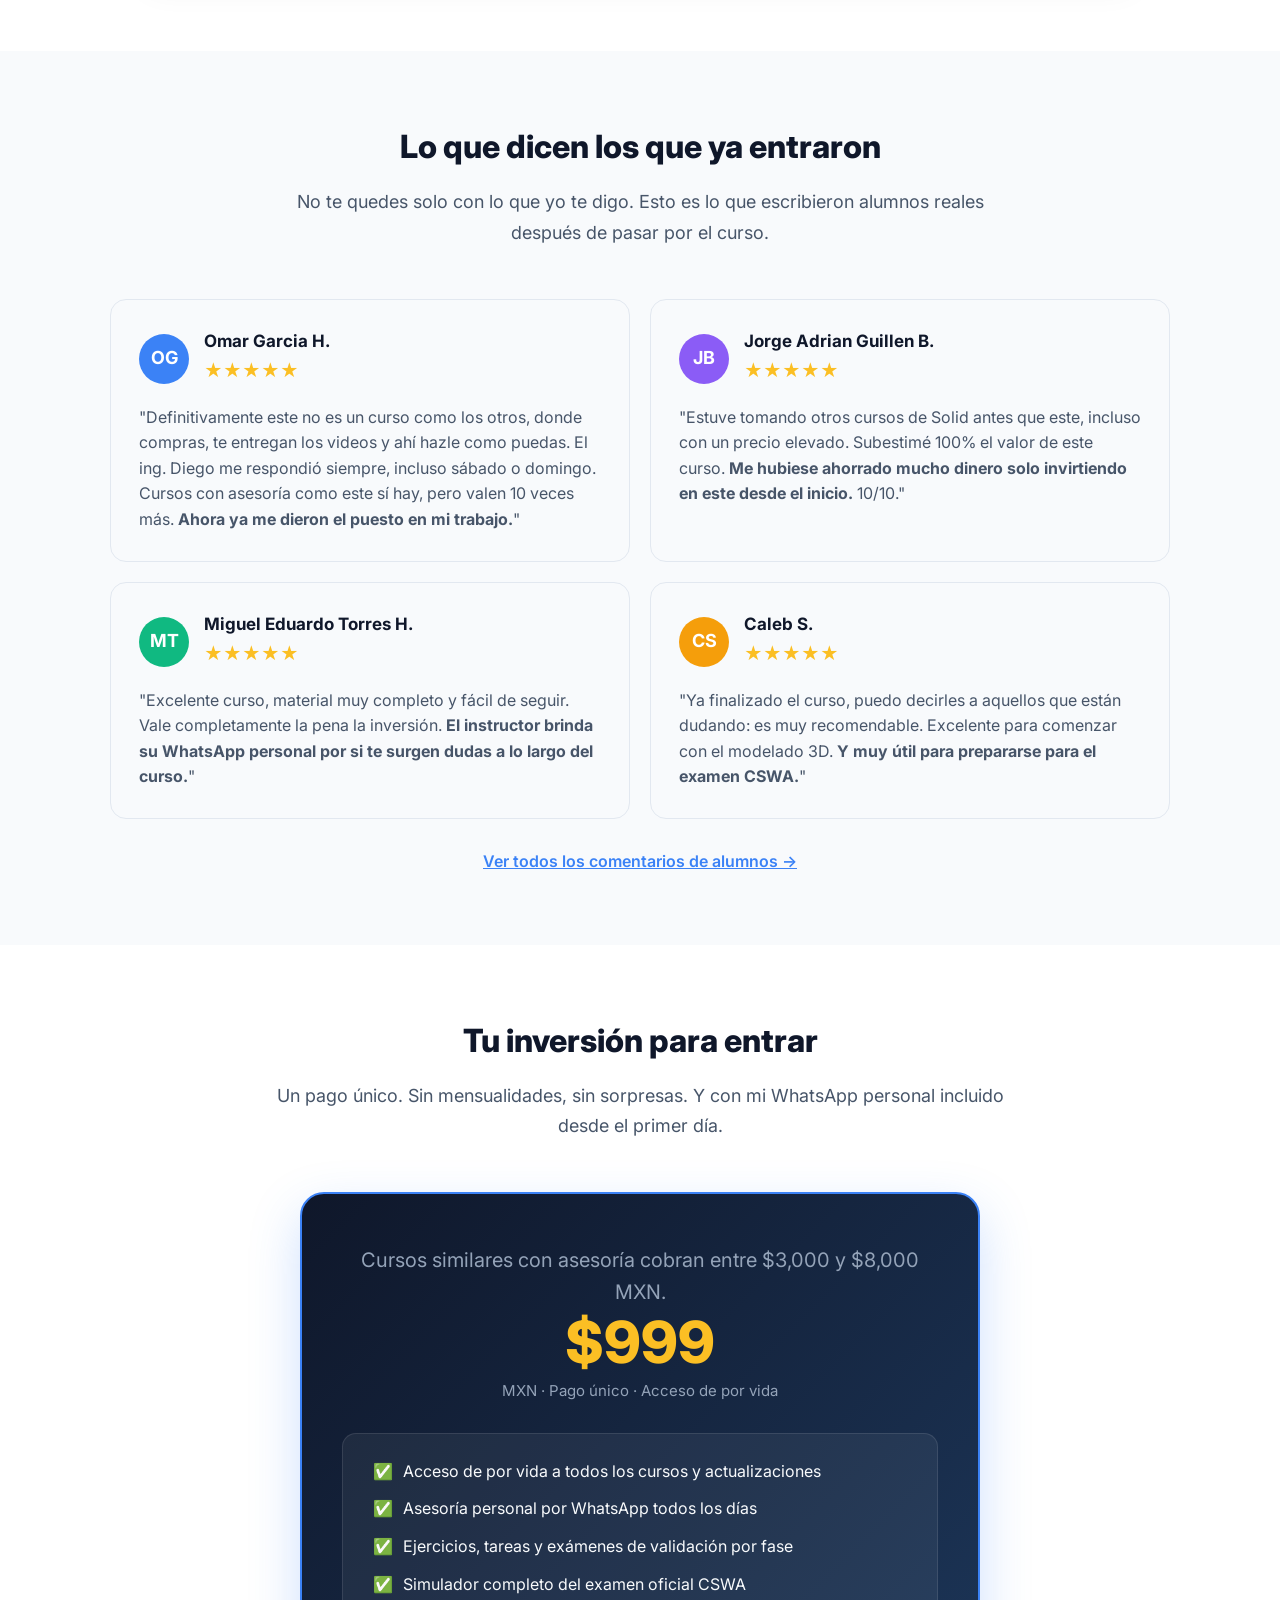
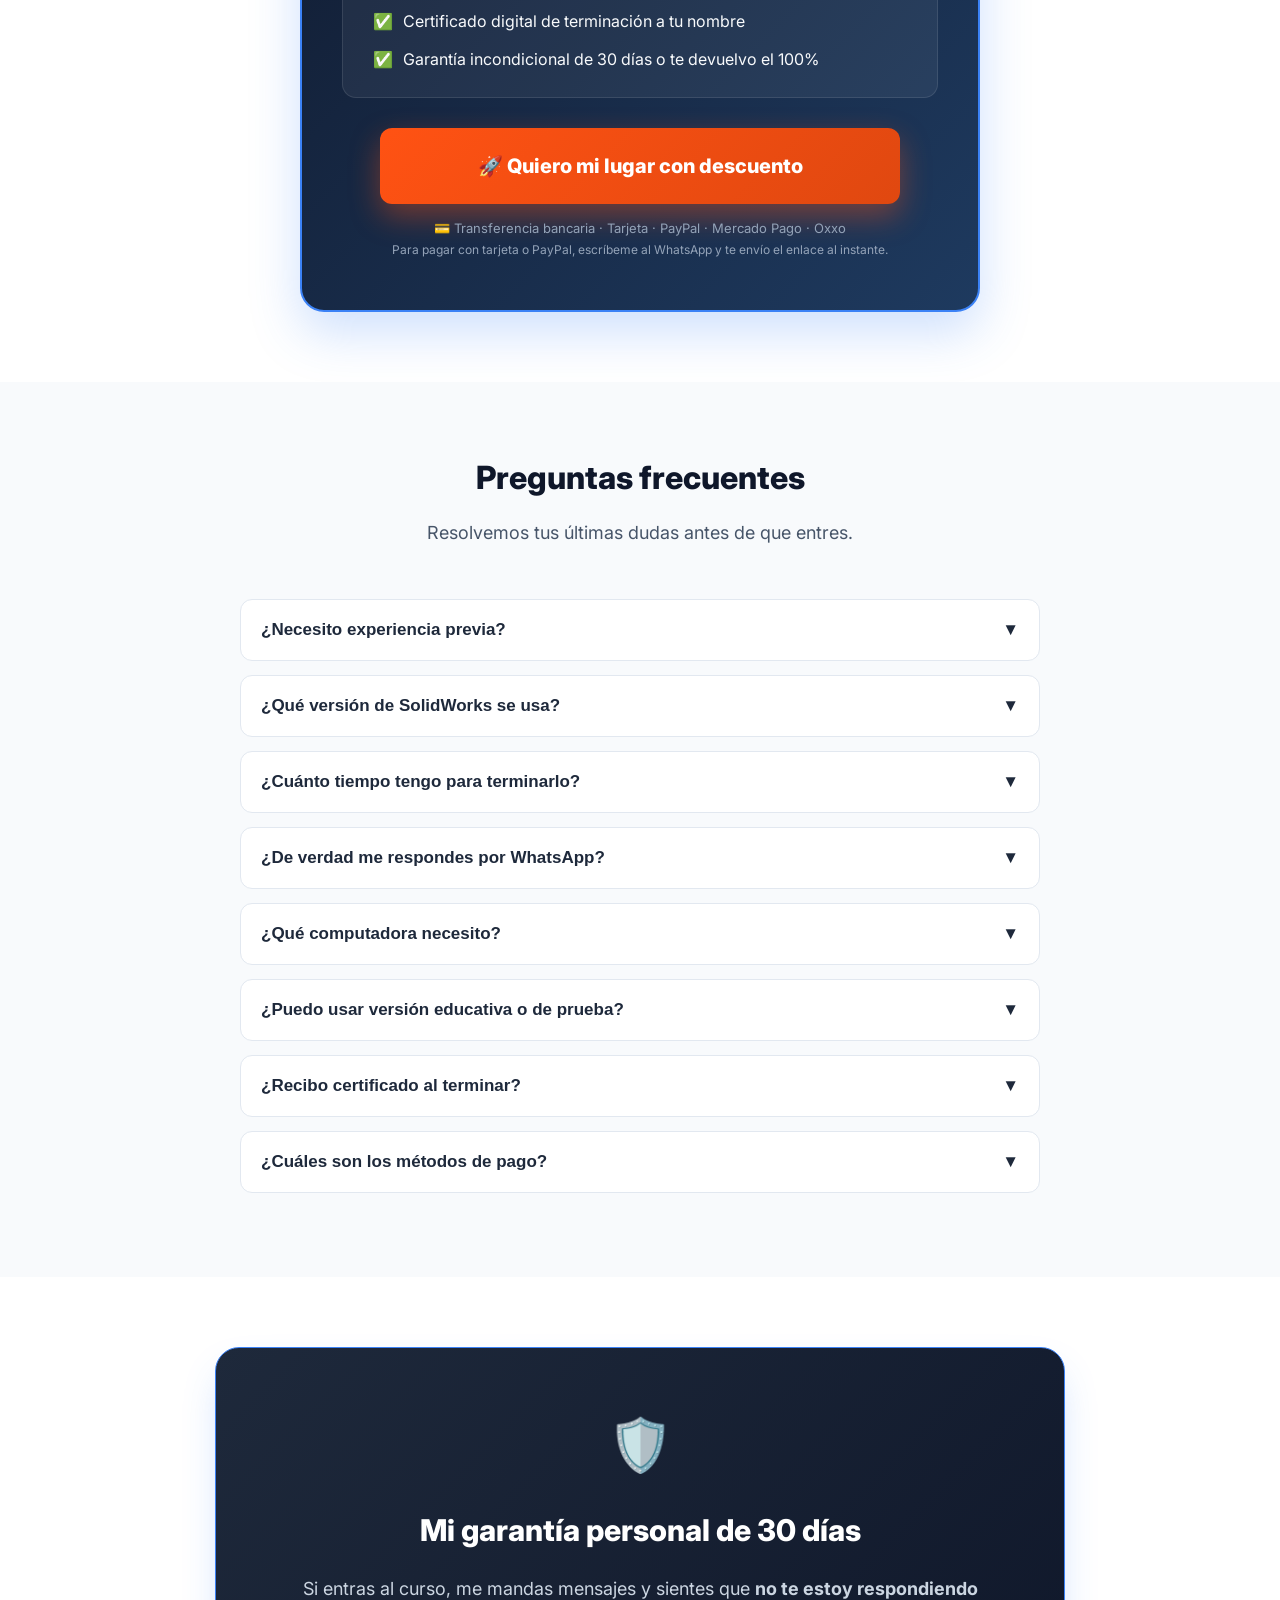
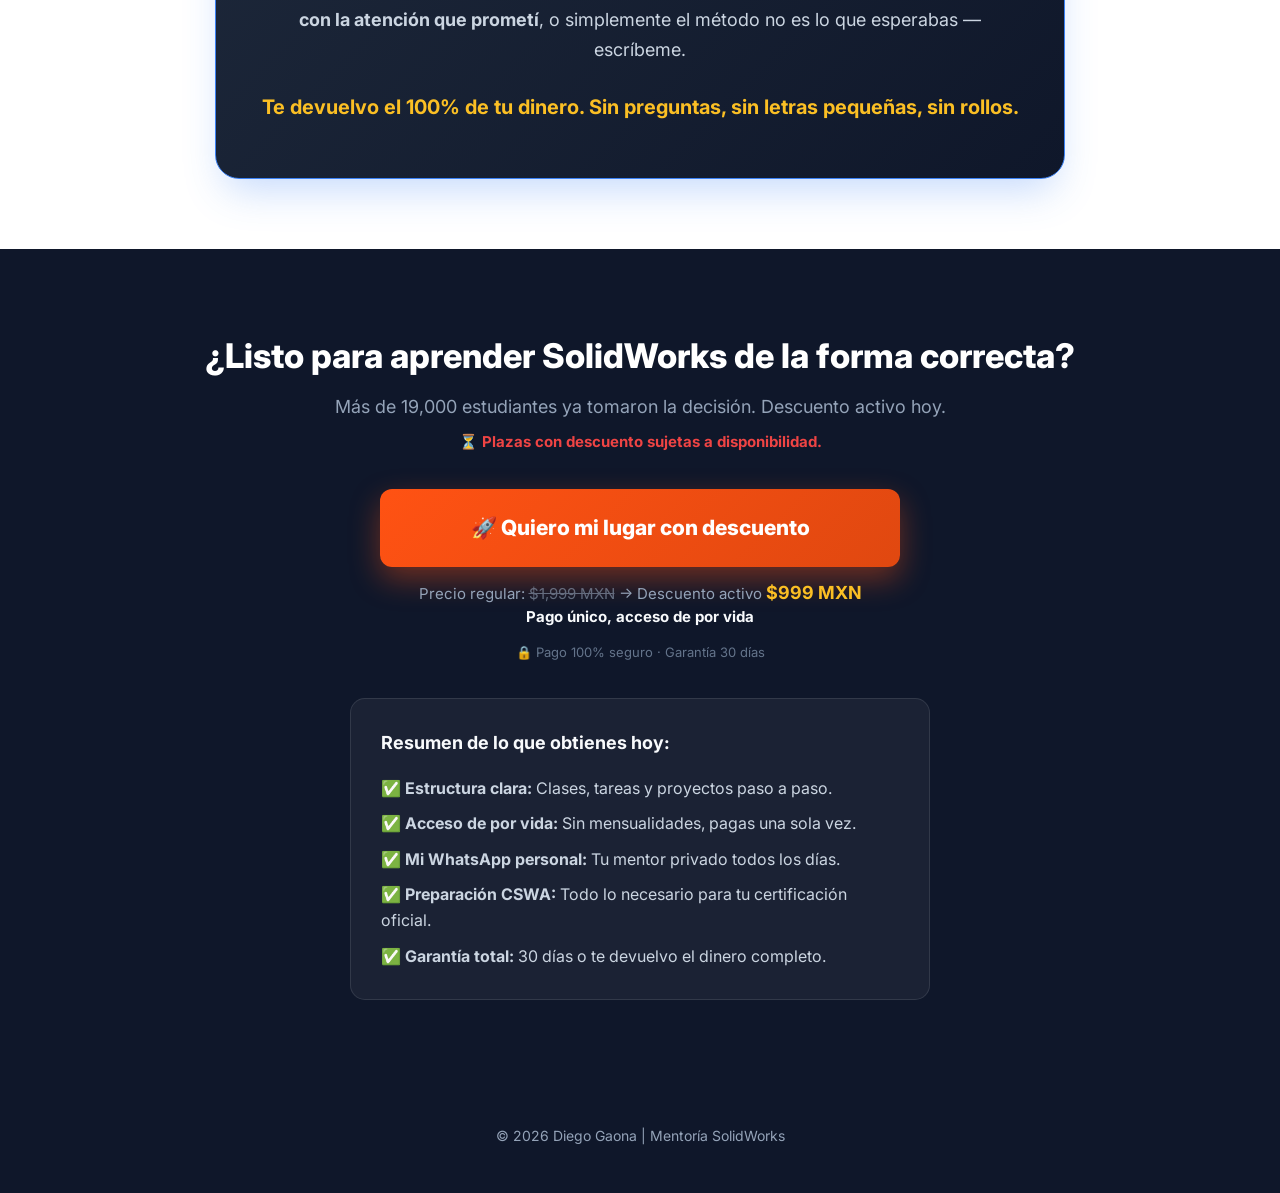
==== commit e0f4d08a: "Update index.html" ====
--- a/index.html
+++ b/index.html
@@ -302,15 +302,29 @@
             max-width: 1000px;
             margin: 0 auto;
         }
+
+        /* ── CARD LINK WRAPPER ── */
+        .program-card-link {
+            text-decoration: none;
+            color: inherit;
+            display: block;
+        }
+
         .program-card {
             background: white;
             border-radius: 20px;
             overflow: hidden;
             box-shadow: 0 10px 25px rgba(0,0,0,0.06);
             border: 1px solid #e2e8f0;
-            transition: transform 0.3s ease, border-color 0.3s ease;
-        }
-        .program-card:hover { transform: translateY(-5px); border-color: #3b82f6; }
+            transition: transform 0.3s ease, border-color 0.3s ease, box-shadow 0.3s ease;
+            cursor: pointer;
+        }
+        .program-card:hover {
+            transform: translateY(-5px);
+            border-color: #3b82f6;
+            box-shadow: 0 20px 40px rgba(59,130,246,0.15);
+        }
+
         .card-img {
             width: 100%; height: 220px;
             background-size: cover; background-position: center;
@@ -331,6 +345,24 @@
             padding: 6px 12px; border-radius: 6px;
             font-size: 13px; font-weight: 600;
             display: flex; align-items: center; gap: 5px;
+        }
+
+        /* ── VER CURSO BUTTON dentro de la card ── */
+        .card-ver-btn {
+            display: inline-block;
+            margin-top: 18px;
+            padding: 10px 20px;
+            background: #eff6ff;
+            color: #2563eb;
+            border-radius: 8px;
+            font-size: 14px;
+            font-weight: 700;
+            border: 1px solid #bfdbfe;
+            transition: background 0.25s ease, color 0.25s ease;
+        }
+        .program-card:hover .card-ver-btn {
+            background: #2563eb;
+            color: white;
         }
 
         .whatsapp-reminder {
@@ -671,61 +703,77 @@
 
             <div class="program-grid">
 
-                <div class="program-card">
-                    <div class="card-img" style="background-image:url('https://static-media.hotmart.com/yx2LzYddb2BtPBQyg58BHxW-sPk=/848x478/https://uploads.teachablecdn.com/attachments/519ed3f6c0914071abfa66bfa9c398f3.webp')"></div>
-                    <div class="card-content">
-                        <span class="card-step">Fase 1</span>
-                        <h3>Modelado 3D desde Cero</h3>
-                        <p>Aquí construyes la base. Aprenderás a crear piezas desde cero entendiendo por qué funciona cada herramienta — no solo dónde está el botón.</p>
-                        <div class="method-pills">
-                            <span class="pill">🎥 Clases HD</span>
-                            <span class="pill">📝 Tareas</span>
-                            <span class="pill">⚙️ Prácticas</span>
+                <!-- FASE 1 -->
+                <a href="https://cursodiegogaona.teachable.com/l/products?enrolled=true&sortKey=recommended&sortDirection=asc&page=1" target="_blank" class="program-card-link">
+                    <div class="program-card">
+                        <div class="card-img" style="background-image:url('https://static-media.hotmart.com/yx2LzYddb2BtPBQyg58BHxW-sPk=/848x478/https://uploads.teachablecdn.com/attachments/519ed3f6c0914071abfa66bfa9c398f3.webp')"></div>
+                        <div class="card-content">
+                            <span class="card-step">Fase 1</span>
+                            <h3>Modelado 3D desde Cero</h3>
+                            <p>Aquí construyes la base. Aprenderás a crear piezas desde cero entendiendo por qué funciona cada herramienta — no solo dónde está el botón.</p>
+                            <div class="method-pills">
+                                <span class="pill">🎥 Clases HD</span>
+                                <span class="pill">📝 Tareas</span>
+                                <span class="pill">⚙️ Prácticas</span>
+                            </div>
+                            <span class="card-ver-btn">Ver contenido del curso →</span>
                         </div>
                     </div>
-                </div>
-
-                <div class="program-card">
-                    <div class="card-img" style="background-image:url('https://static-media.hotmart.com/0qhSRdPV7GepwwTwYd4tbGbW_gY=/848x478/https://uploads.teachablecdn.com/attachments/35a74d4b1f1044dcbdca135db1b361c5.webp')"></div>
-                    <div class="card-content">
-                        <span class="card-step">Fase 2</span>
-                        <h3>Planos Técnicos Profesionales</h3>
-                        <p>Modelar es la mitad. La otra mitad es documentar. Te enseño a crear planos de fabricación reales con normas ISO y ANSI — los que pide la industria.</p>
-                        <div class="method-pills">
-                            <span class="pill">📐 Acotado</span>
-                            <span class="pill">📄 Formatos</span>
-                            <span class="pill">🏭 Normas ISO/ANSI</span>
+                </a>
+
+                <!-- FASE 2 -->
+                <a href="https://cursodiegogaona.teachable.com/l/products?enrolled=true&sortKey=recommended&sortDirection=asc&page=1" target="_blank" class="program-card-link">
+                    <div class="program-card">
+                        <div class="card-img" style="background-image:url('https://static-media.hotmart.com/0qhSRdPV7GepwwTwYd4tbGbW_gY=/848x478/https://uploads.teachablecdn.com/attachments/35a74d4b1f1044dcbdca135db1b361c5.webp')"></div>
+                        <div class="card-content">
+                            <span class="card-step">Fase 2</span>
+                            <h3>Planos Técnicos Profesionales</h3>
+                            <p>Modelar es la mitad. La otra mitad es documentar. Te enseño a crear planos de fabricación reales con normas ISO y ANSI — los que pide la industria.</p>
+                            <div class="method-pills">
+                                <span class="pill">📐 Acotado</span>
+                                <span class="pill">📄 Formatos</span>
+                                <span class="pill">🏭 Normas ISO/ANSI</span>
+                            </div>
+                            <span class="card-ver-btn">Ver contenido del curso →</span>
                         </div>
                     </div>
-                </div>
-
-                <div class="program-card">
-                    <div class="card-img" style="background-image:url('https://static-media.hotmart.com/KOSzOCnDXeDIUNC_dnjlMK6y_hs=/848x478/https://uploads.teachablecdn.com/attachments/c6d7e96ad5314a4899bd4c0baecbf551.webp')"></div>
-                    <div class="card-content">
-                        <span class="card-step">Fase 3</span>
-                        <h3>Ensambles y Mecanismos</h3>
-                        <p>Ahora conectamos todo. Aprenderás a ensamblar piezas, definir relaciones de posición y simular movimientos como en un producto real.</p>
-                        <div class="method-pills">
-                            <span class="pill">🔗 Relaciones</span>
-                            <span class="pill">📽️ Animación</span>
-                            <span class="pill">🛠️ Mecanismos</span>
+                </a>
+
+                <!-- FASE 3 -->
+                <a href="https://cursodiegogaona.teachable.com/l/products?enrolled=true&sortKey=recommended&sortDirection=asc&page=1" target="_blank" class="program-card-link">
+                    <div class="program-card">
+                        <div class="card-img" style="background-image:url('https://static-media.hotmart.com/KOSzOCnDXeDIUNC_dnjlMK6y_hs=/848x478/https://uploads.teachablecdn.com/attachments/c6d7e96ad5314a4899bd4c0baecbf551.webp')"></div>
+                        <div class="card-content">
+                            <span class="card-step">Fase 3</span>
+                            <h3>Ensambles y Mecanismos</h3>
+                            <p>Ahora conectamos todo. Aprenderás a ensamblar piezas, definir relaciones de posición y simular movimientos como en un producto real.</p>
+                            <div class="method-pills">
+                                <span class="pill">🔗 Relaciones</span>
+                                <span class="pill">📽️ Animación</span>
+                                <span class="pill">🛠️ Mecanismos</span>
+                            </div>
+                            <span class="card-ver-btn">Ver contenido del curso →</span>
                         </div>
                     </div>
-                </div>
-
-                <div class="program-card">
-                    <div class="card-img" style="background-image:url('https://static-media.hotmart.com/ClaHmPRVn01Q3HknWRw_0ITUJN0=/848x478/https://uploads.teachablecdn.com/attachments/2193377a1c924134a1e4cc3996b1cb28.webp')"></div>
-                    <div class="card-content">
-                        <span class="card-step">Fase 4</span>
-                        <h3>Simulador del Examen CSWA</h3>
-                        <p>Si quieres el certificado oficial, aquí te preparo para eso. Practicas con un simulador idéntico al examen real para que el día del examen no haya sorpresas.</p>
-                        <div class="method-pills">
-                            <span class="pill">🏆 Certificado</span>
-                            <span class="pill">⏱️ Tiempo Real</span>
-                            <span class="pill">🎓 Examen Final</span>
+                </a>
+
+                <!-- FASE 4 -->
+                <a href="https://cursodiegogaona.teachable.com/l/products?enrolled=true&sortKey=recommended&sortDirection=asc&page=1" target="_blank" class="program-card-link">
+                    <div class="program-card">
+                        <div class="card-img" style="background-image:url('https://static-media.hotmart.com/ClaHmPRVn01Q3HknWRw_0ITUJN0=/848x478/https://uploads.teachablecdn.com/attachments/2193377a1c924134a1e4cc3996b1cb28.webp')"></div>
+                        <div class="card-content">
+                            <span class="card-step">Fase 4</span>
+                            <h3>Simulador del Examen CSWA</h3>
+                            <p>Si quieres el certificado oficial, aquí te preparo para eso. Practicas con un simulador idéntico al examen real para que el día del examen no haya sorpresas.</p>
+                            <div class="method-pills">
+                                <span class="pill">🏆 Certificado</span>
+                                <span class="pill">⏱️ Tiempo Real</span>
+                                <span class="pill">🎓 Examen Final</span>
+                            </div>
+                            <span class="card-ver-btn">Ver contenido del curso →</span>
                         </div>
                     </div>
-                </div>
+                </a>
 
             </div>
 
@@ -860,7 +908,7 @@
                 <div class="price-note">MXN · Pago único · Acceso de por vida</div>
 
                 <ul class="include-list">
-                    <li>✅ <span>Acceso de por vida a todas las clases y actualizaciones</span></li>
+                    <li>✅ <span>Acceso de por vida a todos los cursos y actualizaciones</span></li>
                     <li>✅ <span>Asesoría personal por WhatsApp todos los días</span></li>
                     <li>✅ <span>Ejercicios, tareas y exámenes de validación por fase</span></li>
                     <li>✅ <span>Simulador completo del examen oficial CSWA</span></li>
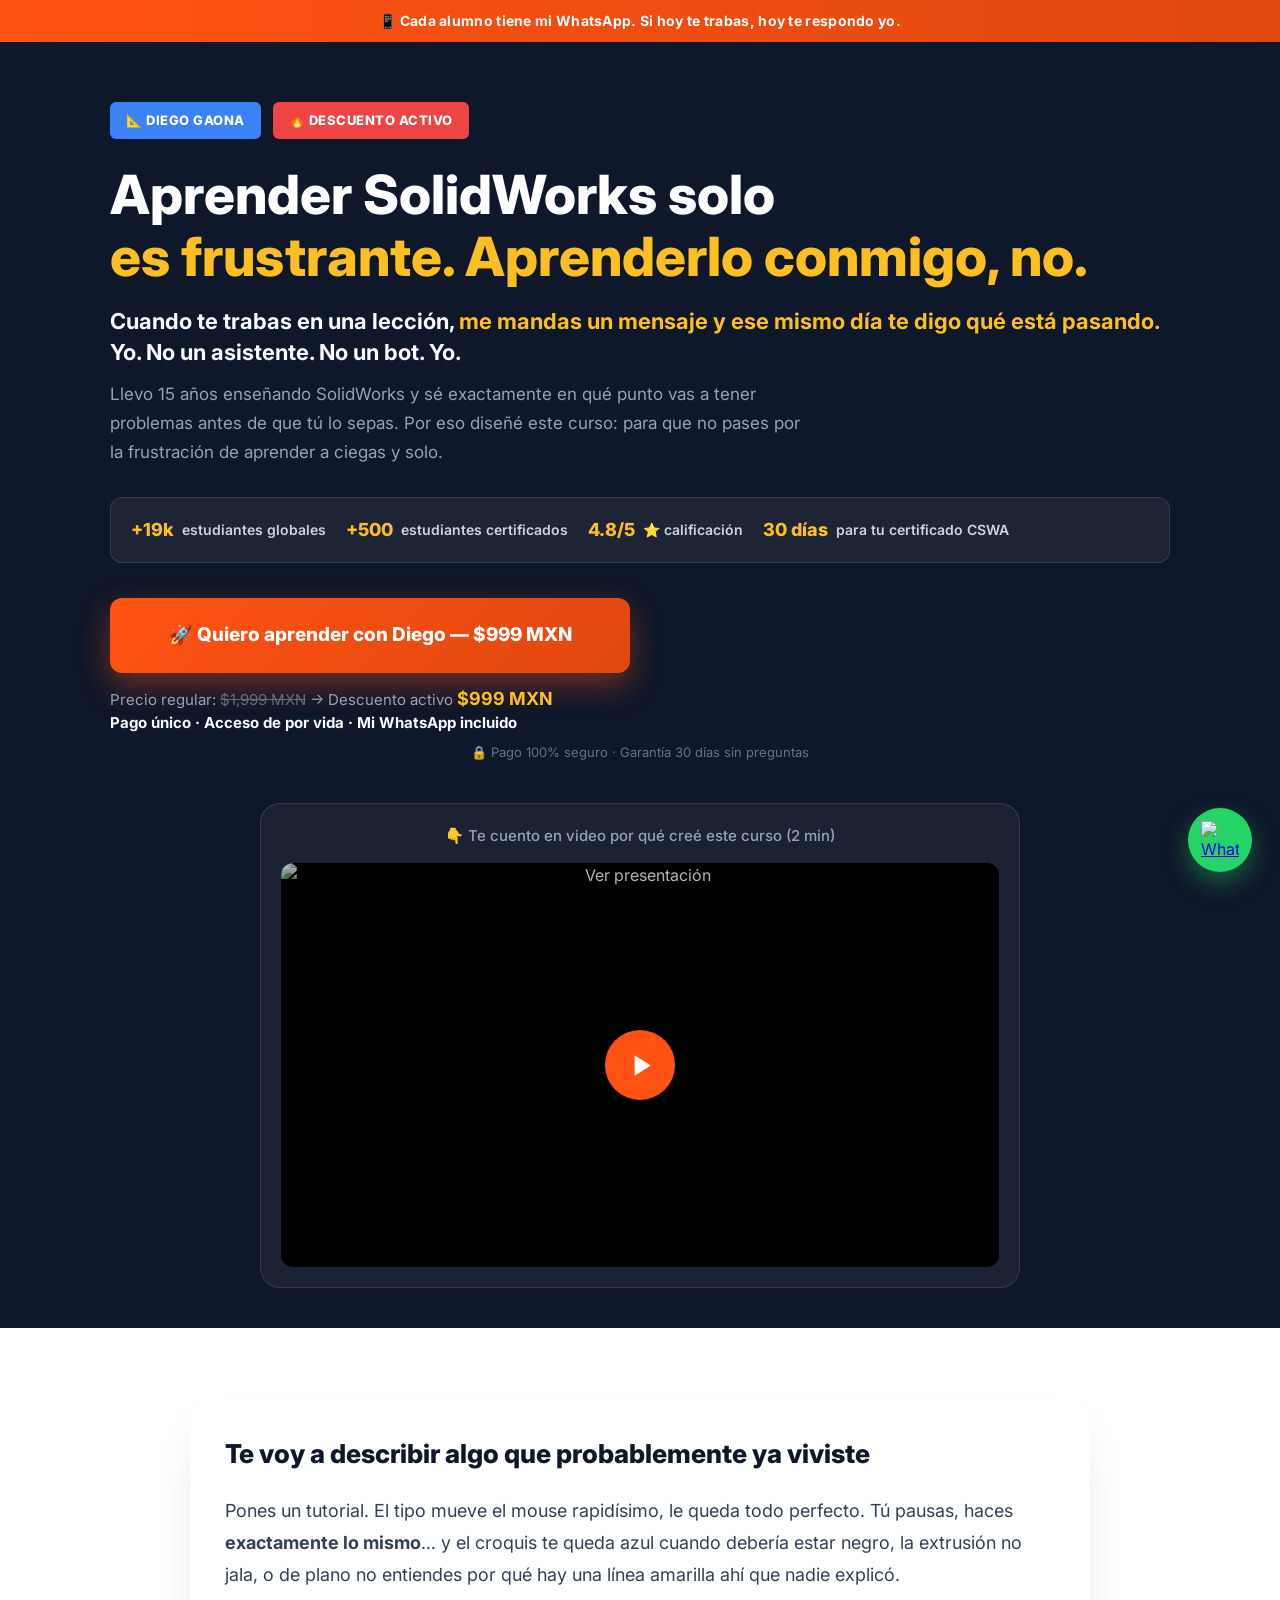
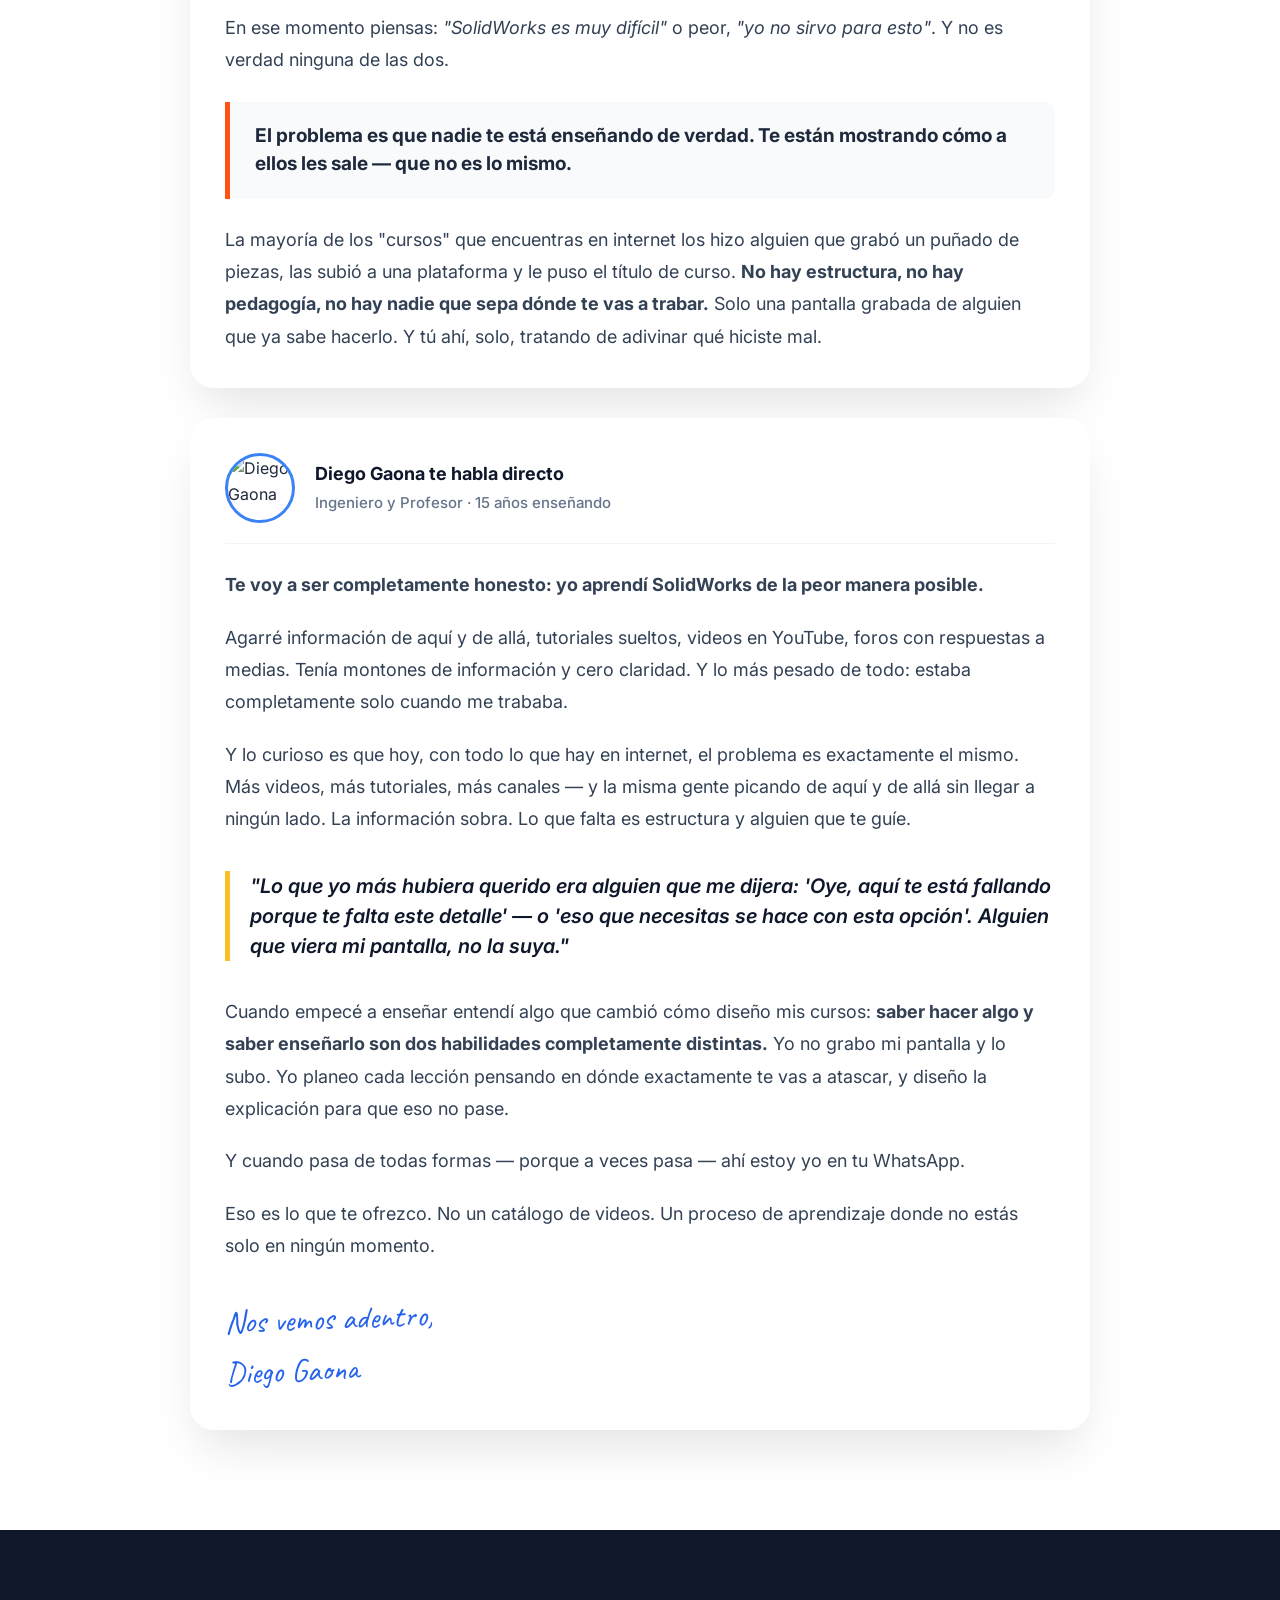
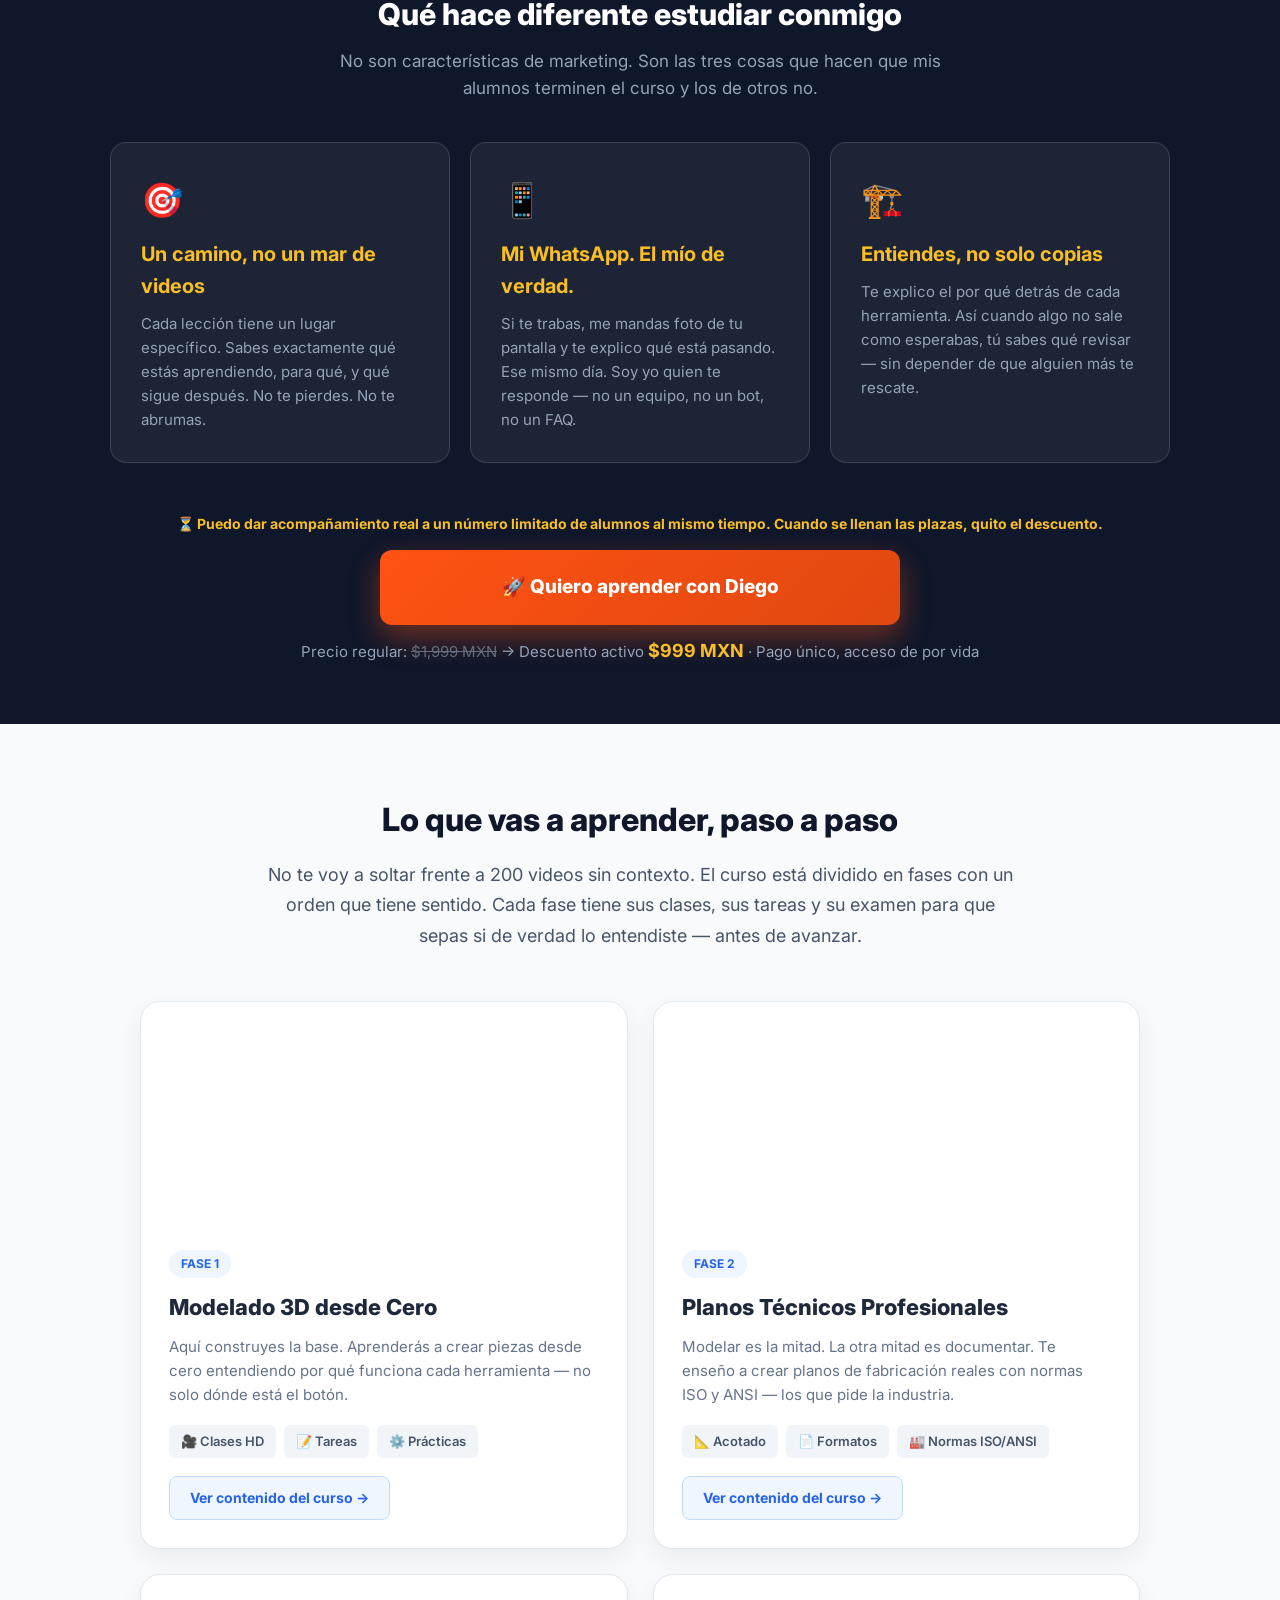
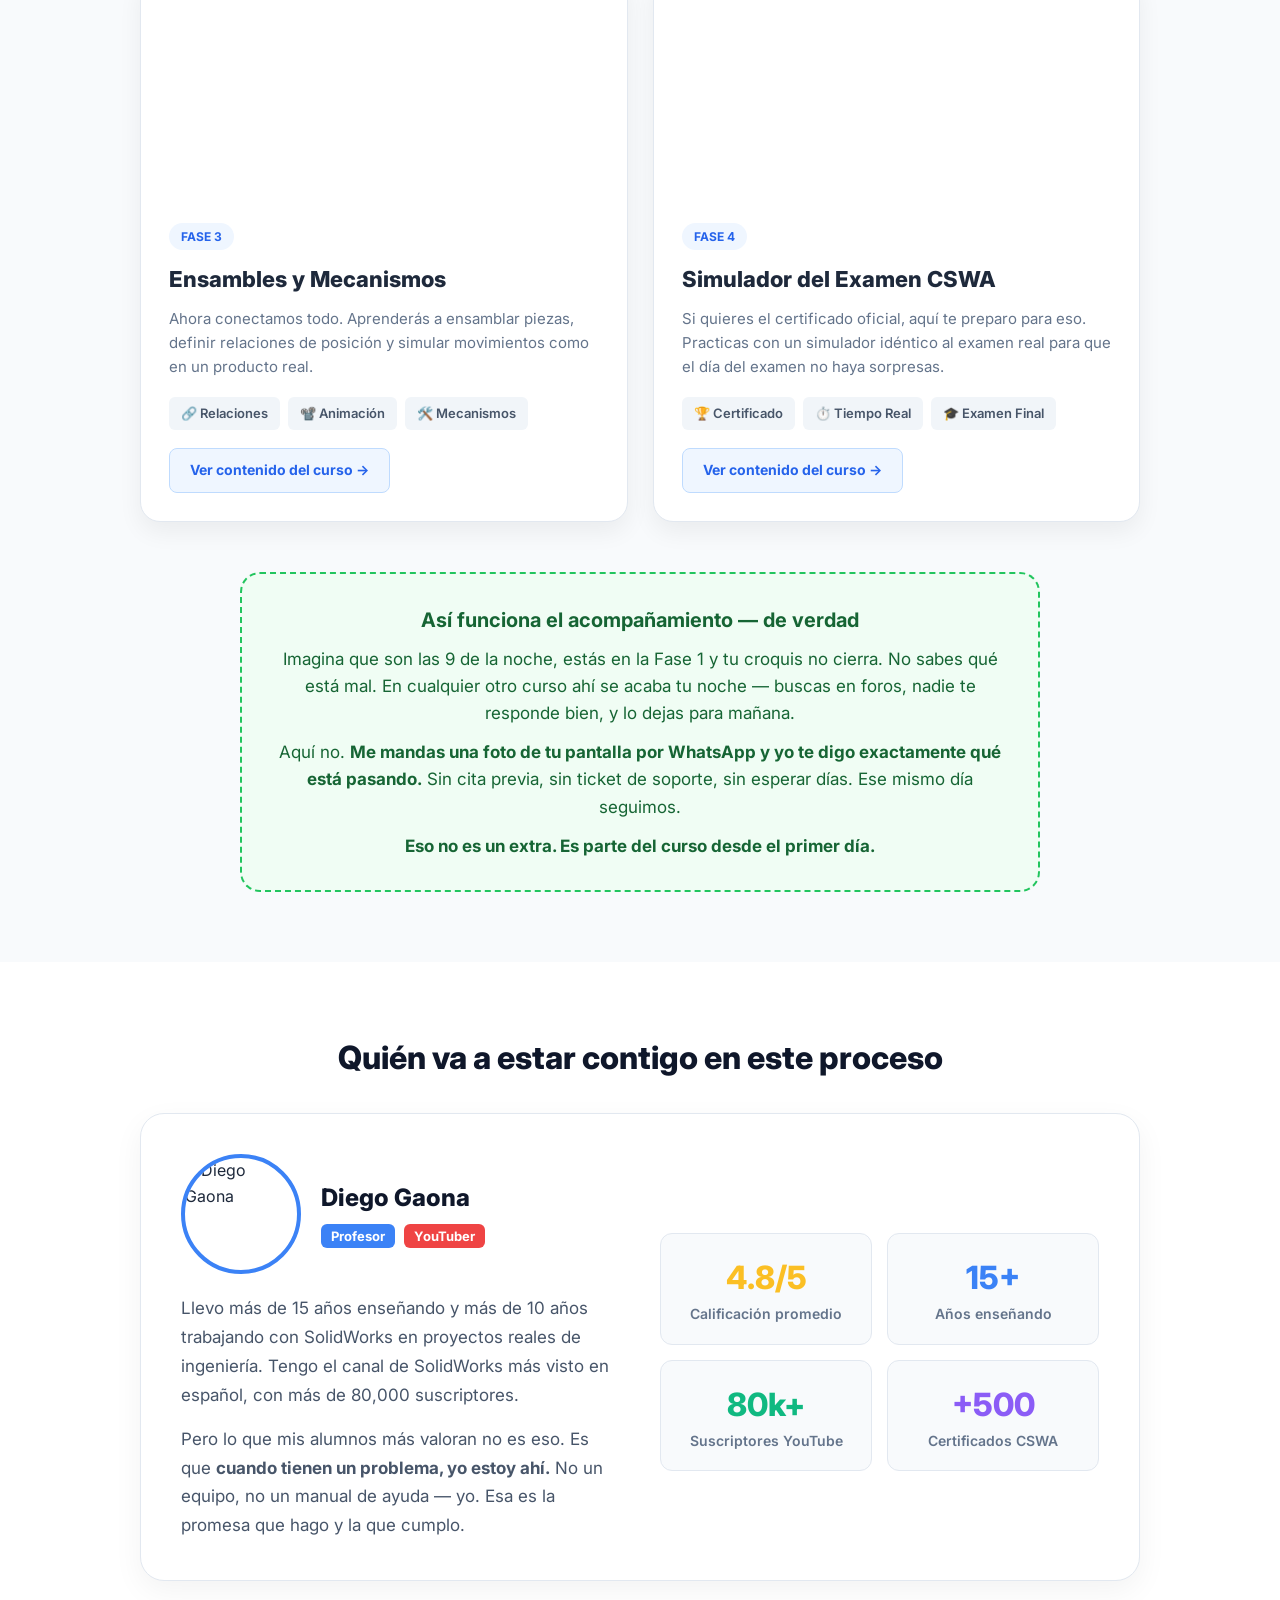
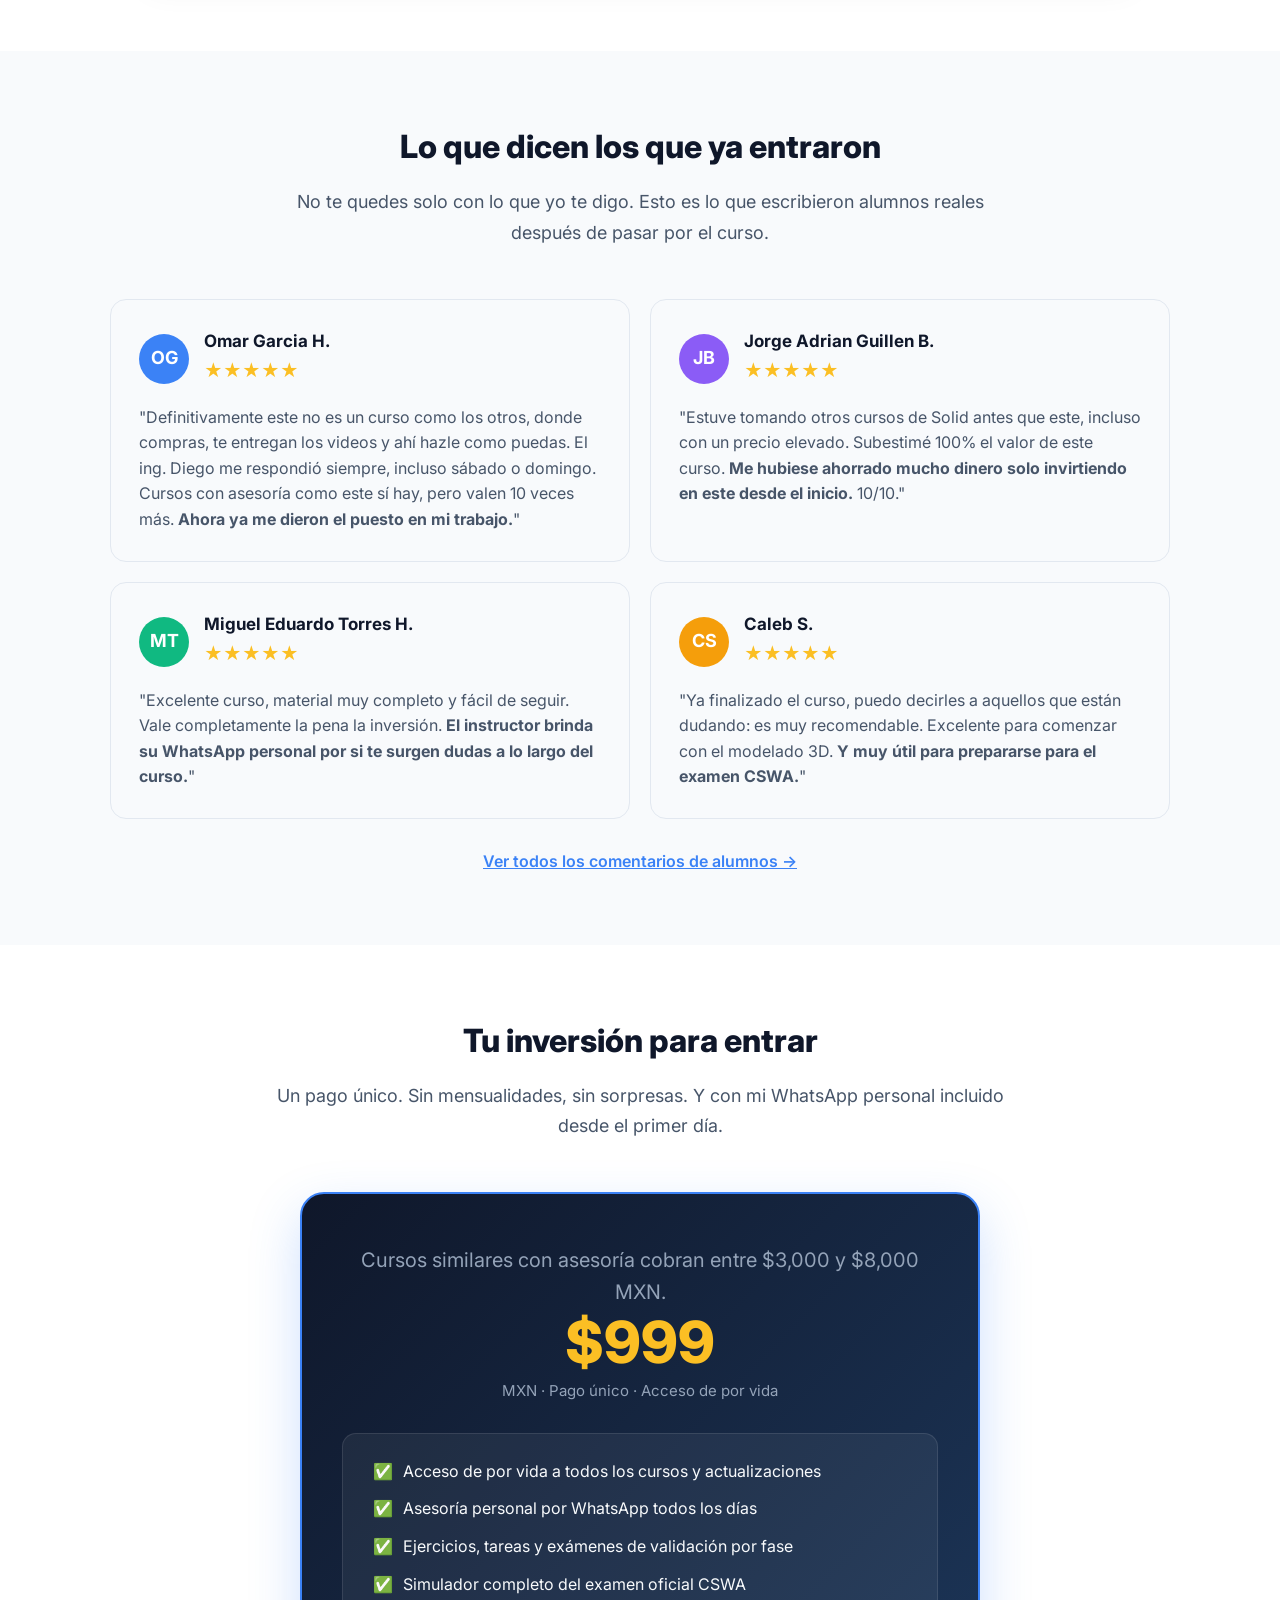
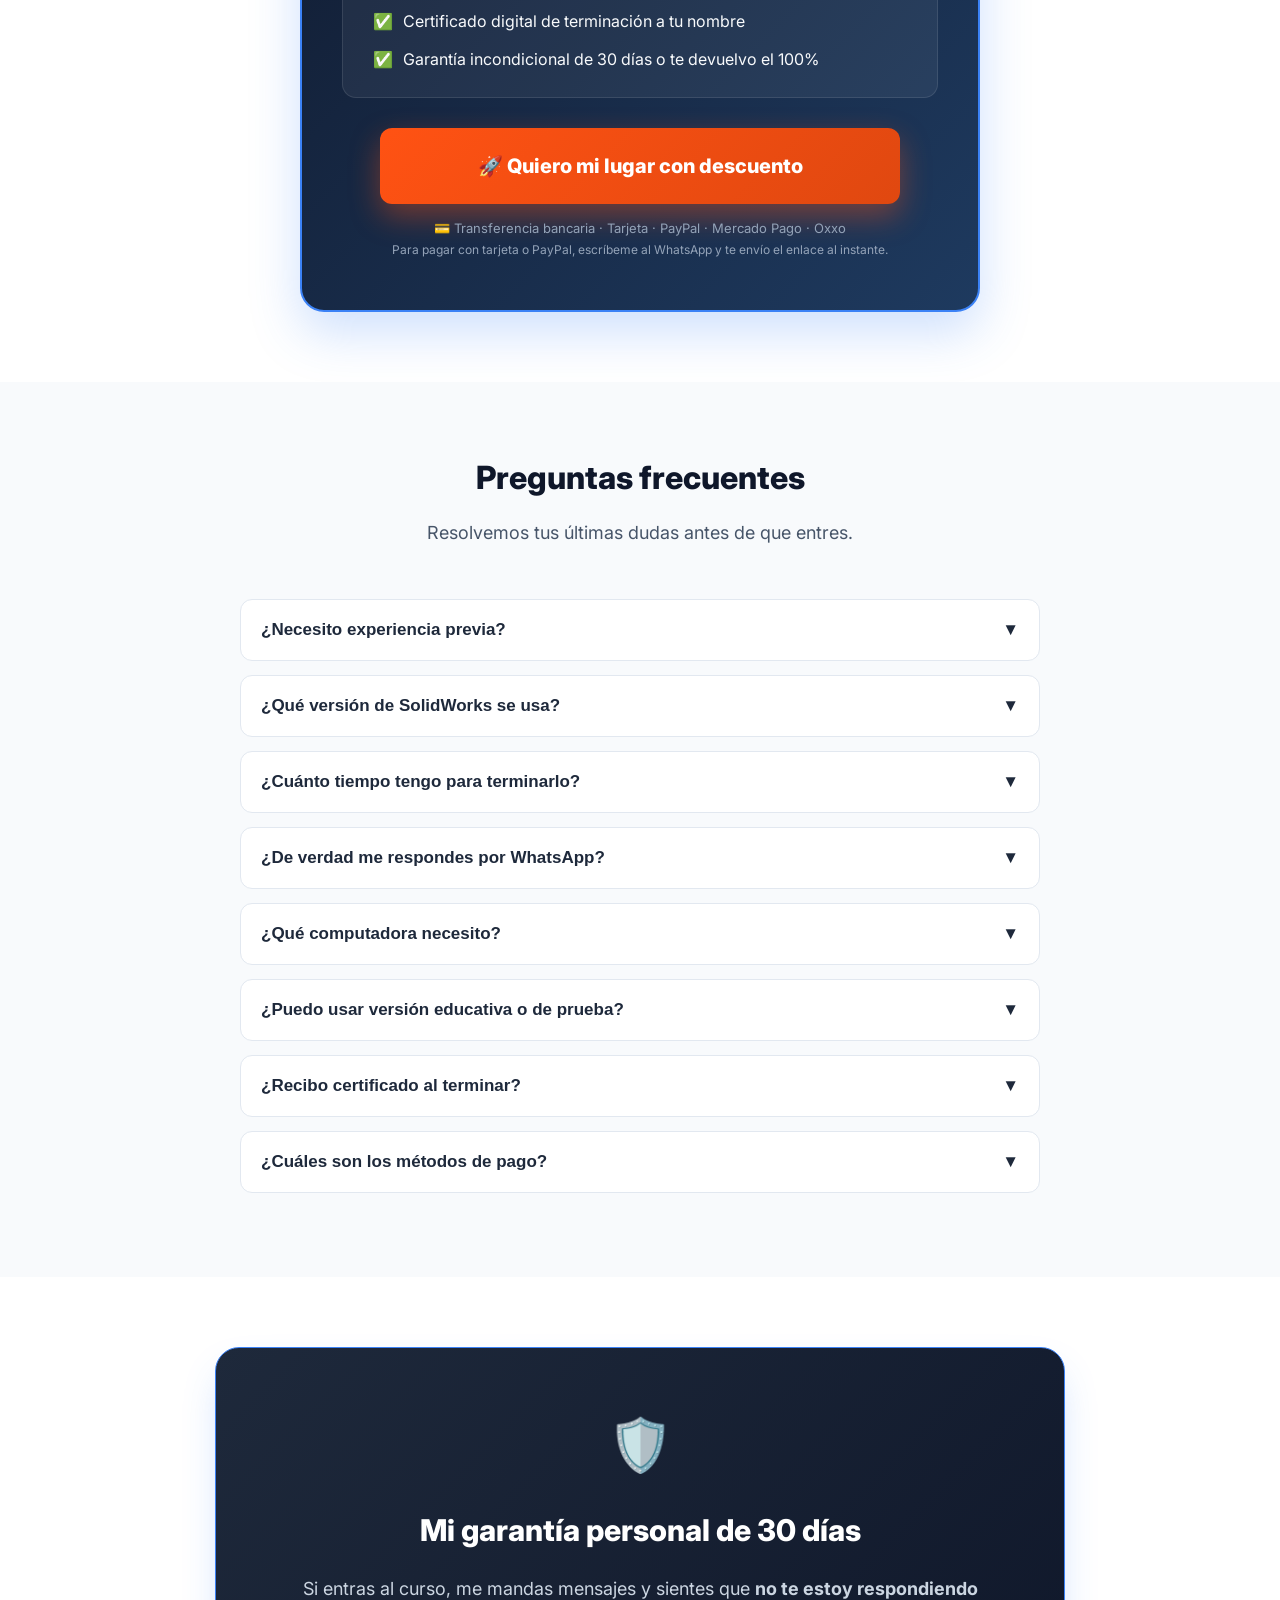
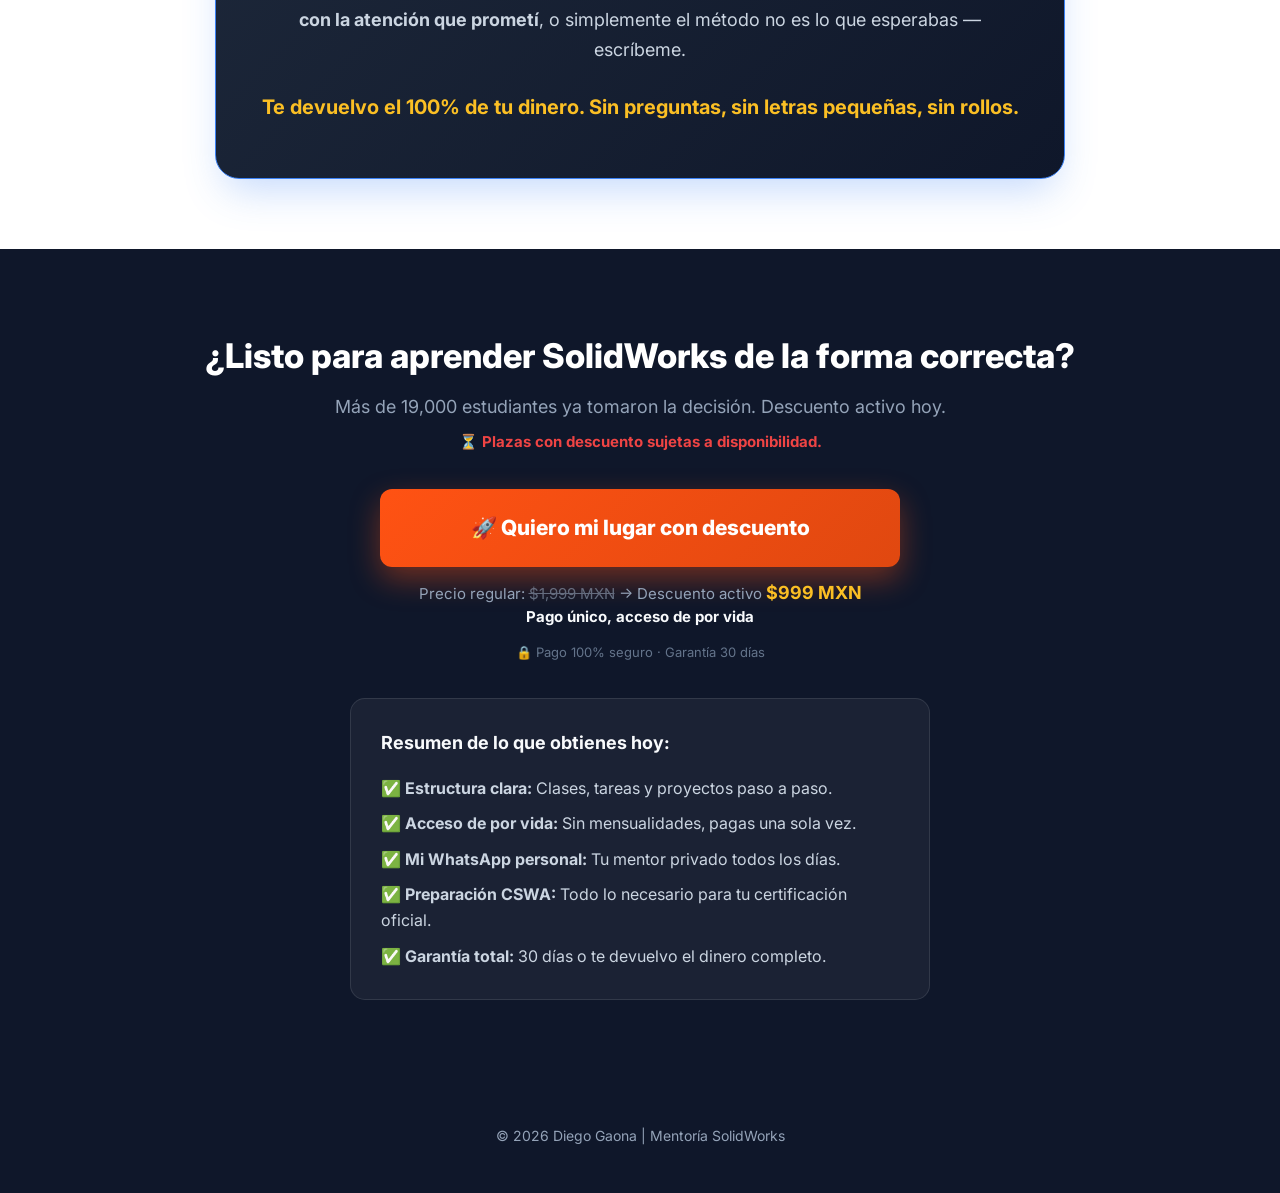
==== commit acdeaa59: "Update index.html" ====
--- a/index.html
+++ b/index.html
@@ -779,7 +779,7 @@
 
             <div class="whatsapp-reminder">
                 <h4>Así funciona el acompañamiento — de verdad</h4>
-                <p>Imagina que son las 9 de la noche, estás en la Fase 2 y tu croquis no cierra. No sabes qué está mal. En cualquier otro curso ahí se acaba tu noche — buscas en foros, nadie te responde bien, y lo dejas para mañana.</p>
+                <p>Imagina que son las 9 de la noche, estás en la Fase 1 y tu croquis no cierra. No sabes qué está mal. En cualquier otro curso ahí se acaba tu noche — buscas en foros, nadie te responde bien, y lo dejas para mañana.</p>
                 <p style="margin-top:12px;">Aquí no. <strong>Me mandas una foto de tu pantalla por WhatsApp y yo te digo exactamente qué está pasando.</strong> Sin cita previa, sin ticket de soporte, sin esperar días. Ese mismo día seguimos.</p>
                 <p style="margin-top:12px; font-weight:700; color:#166534;">Eso no es un extra. Es parte del curso desde el primer día.</p>
             </div>
